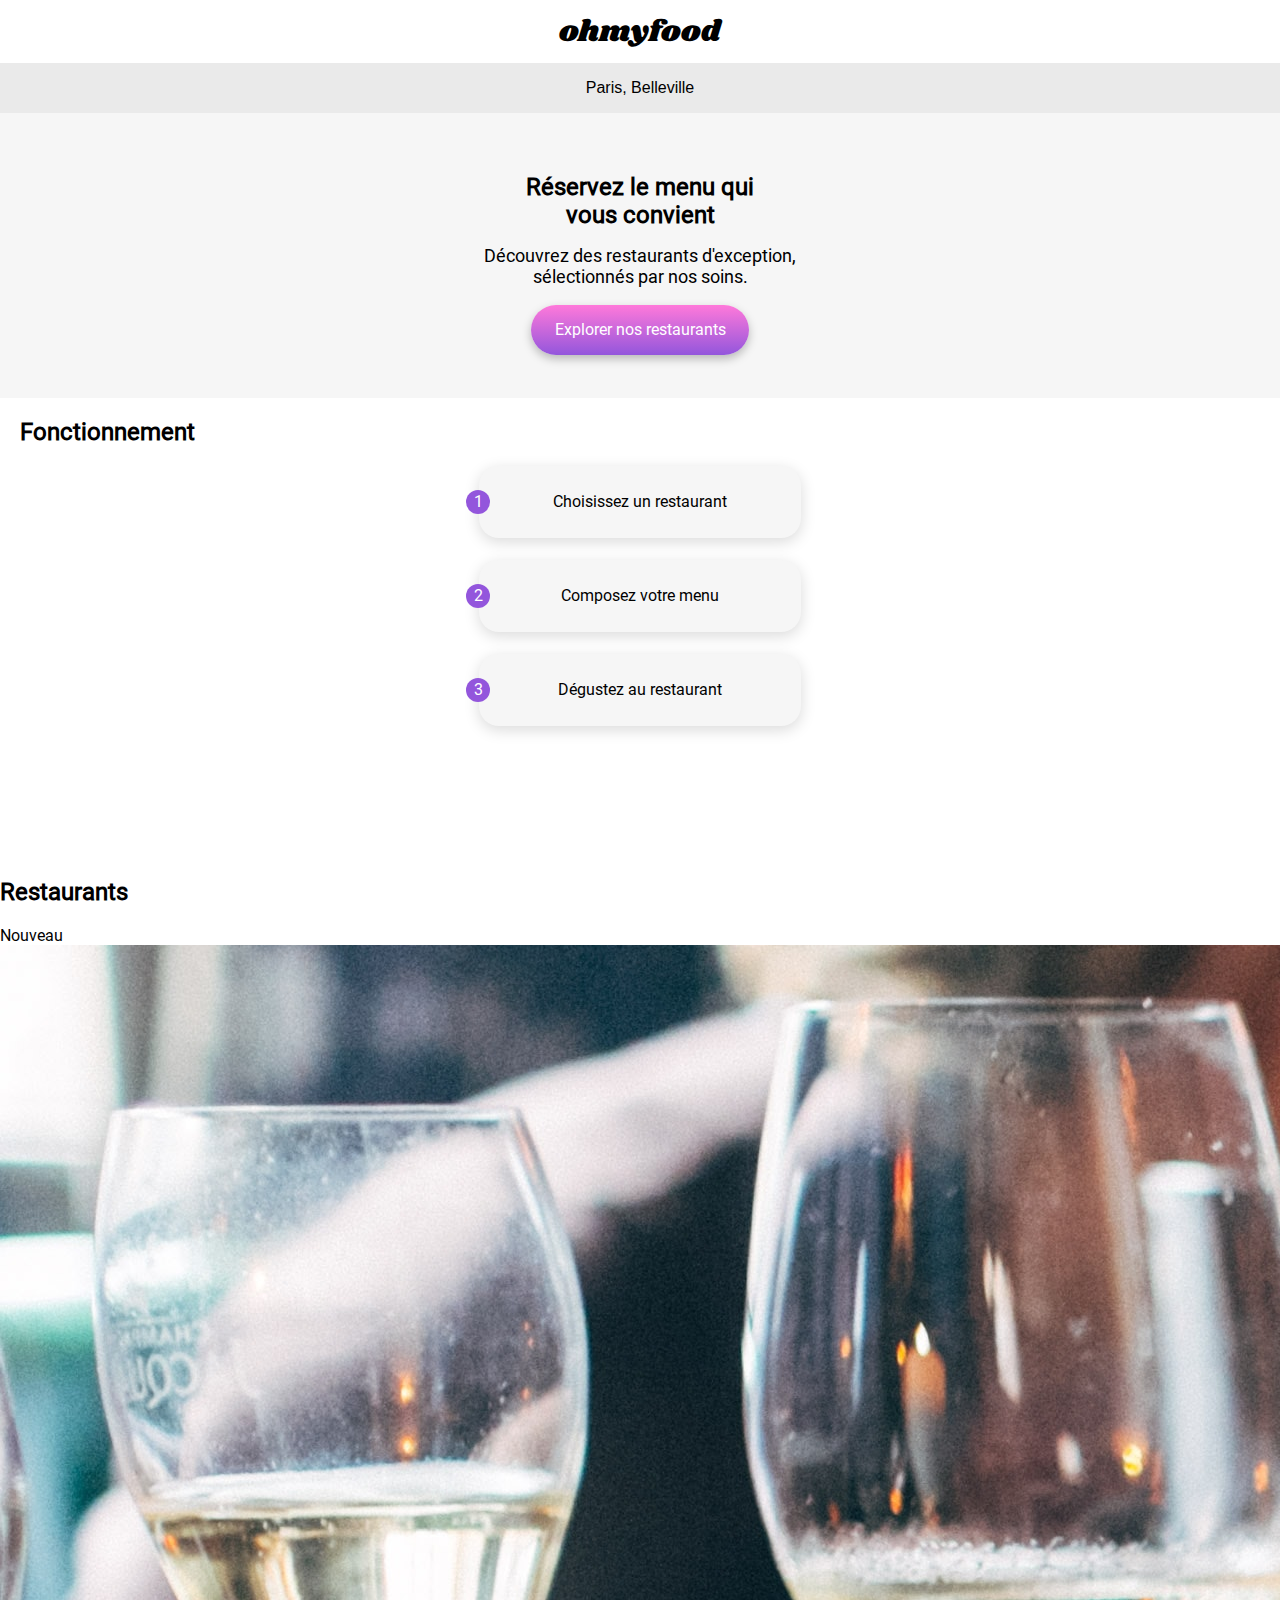
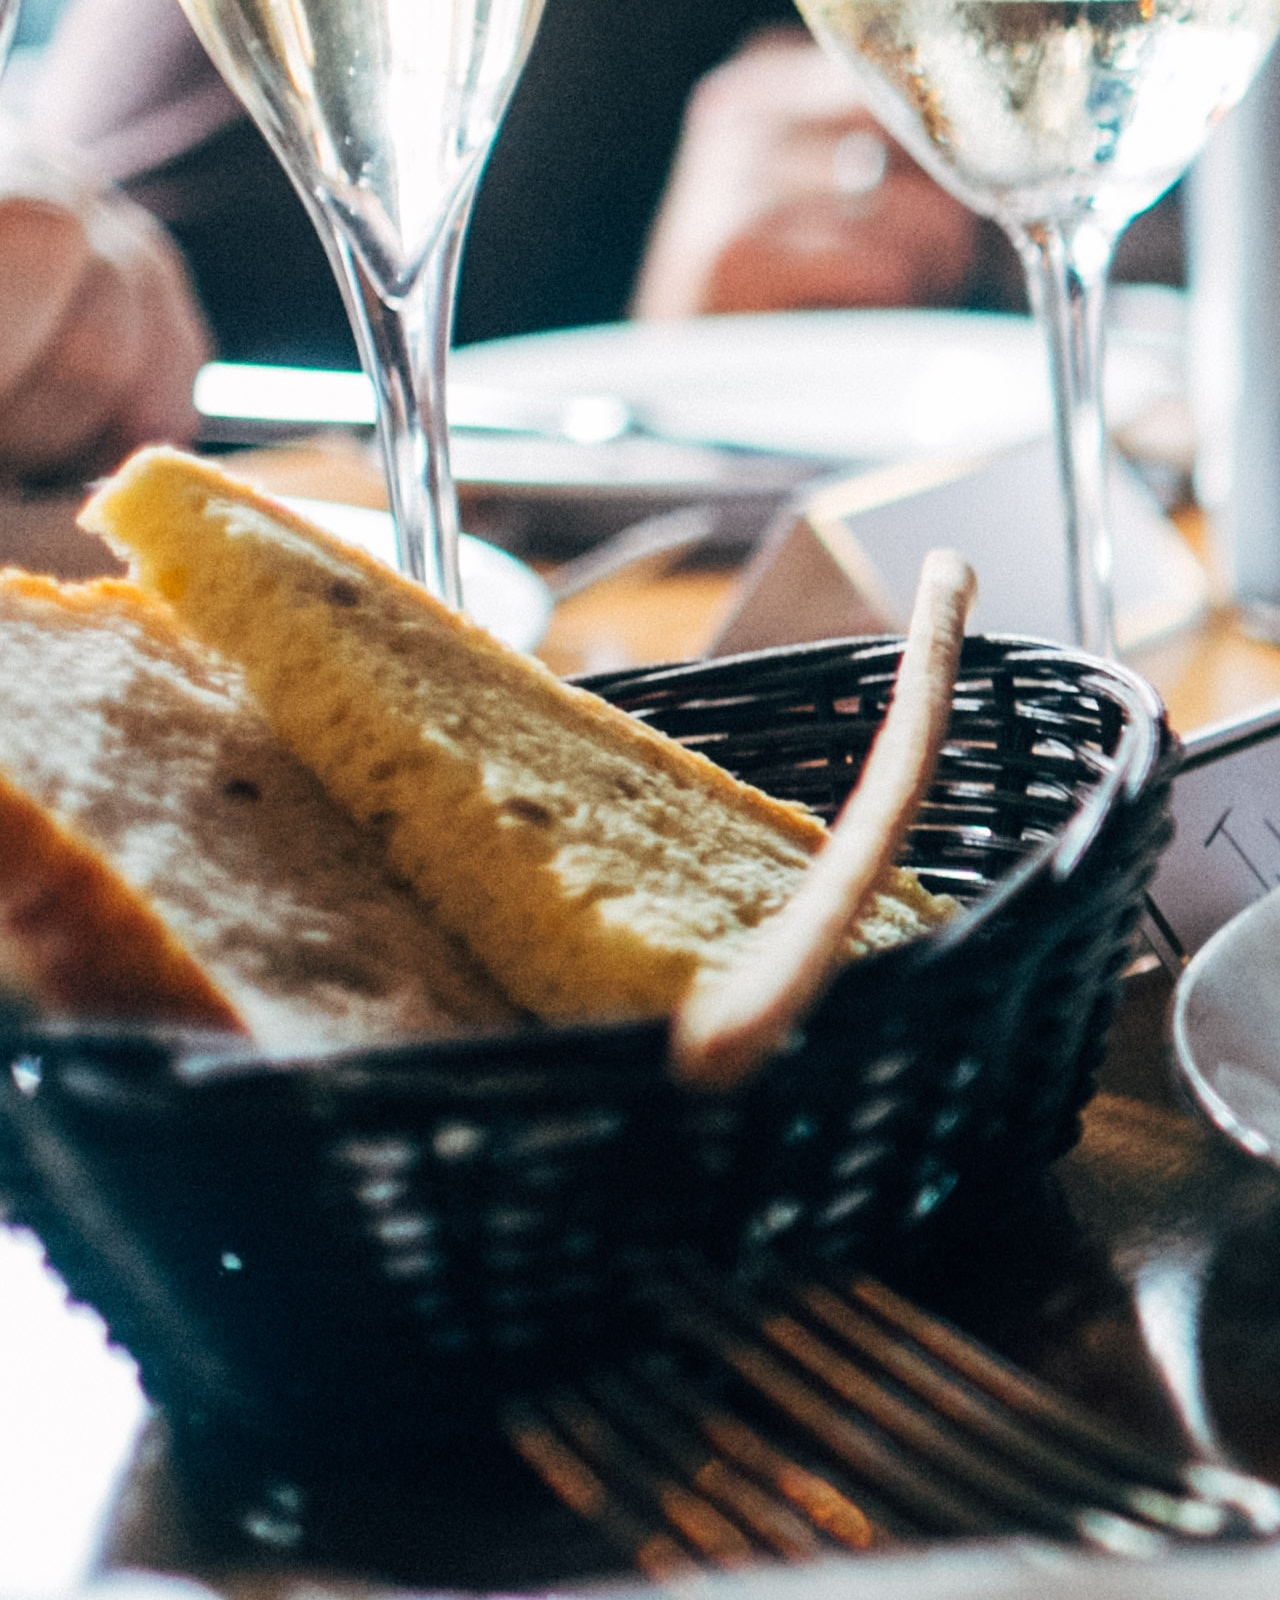
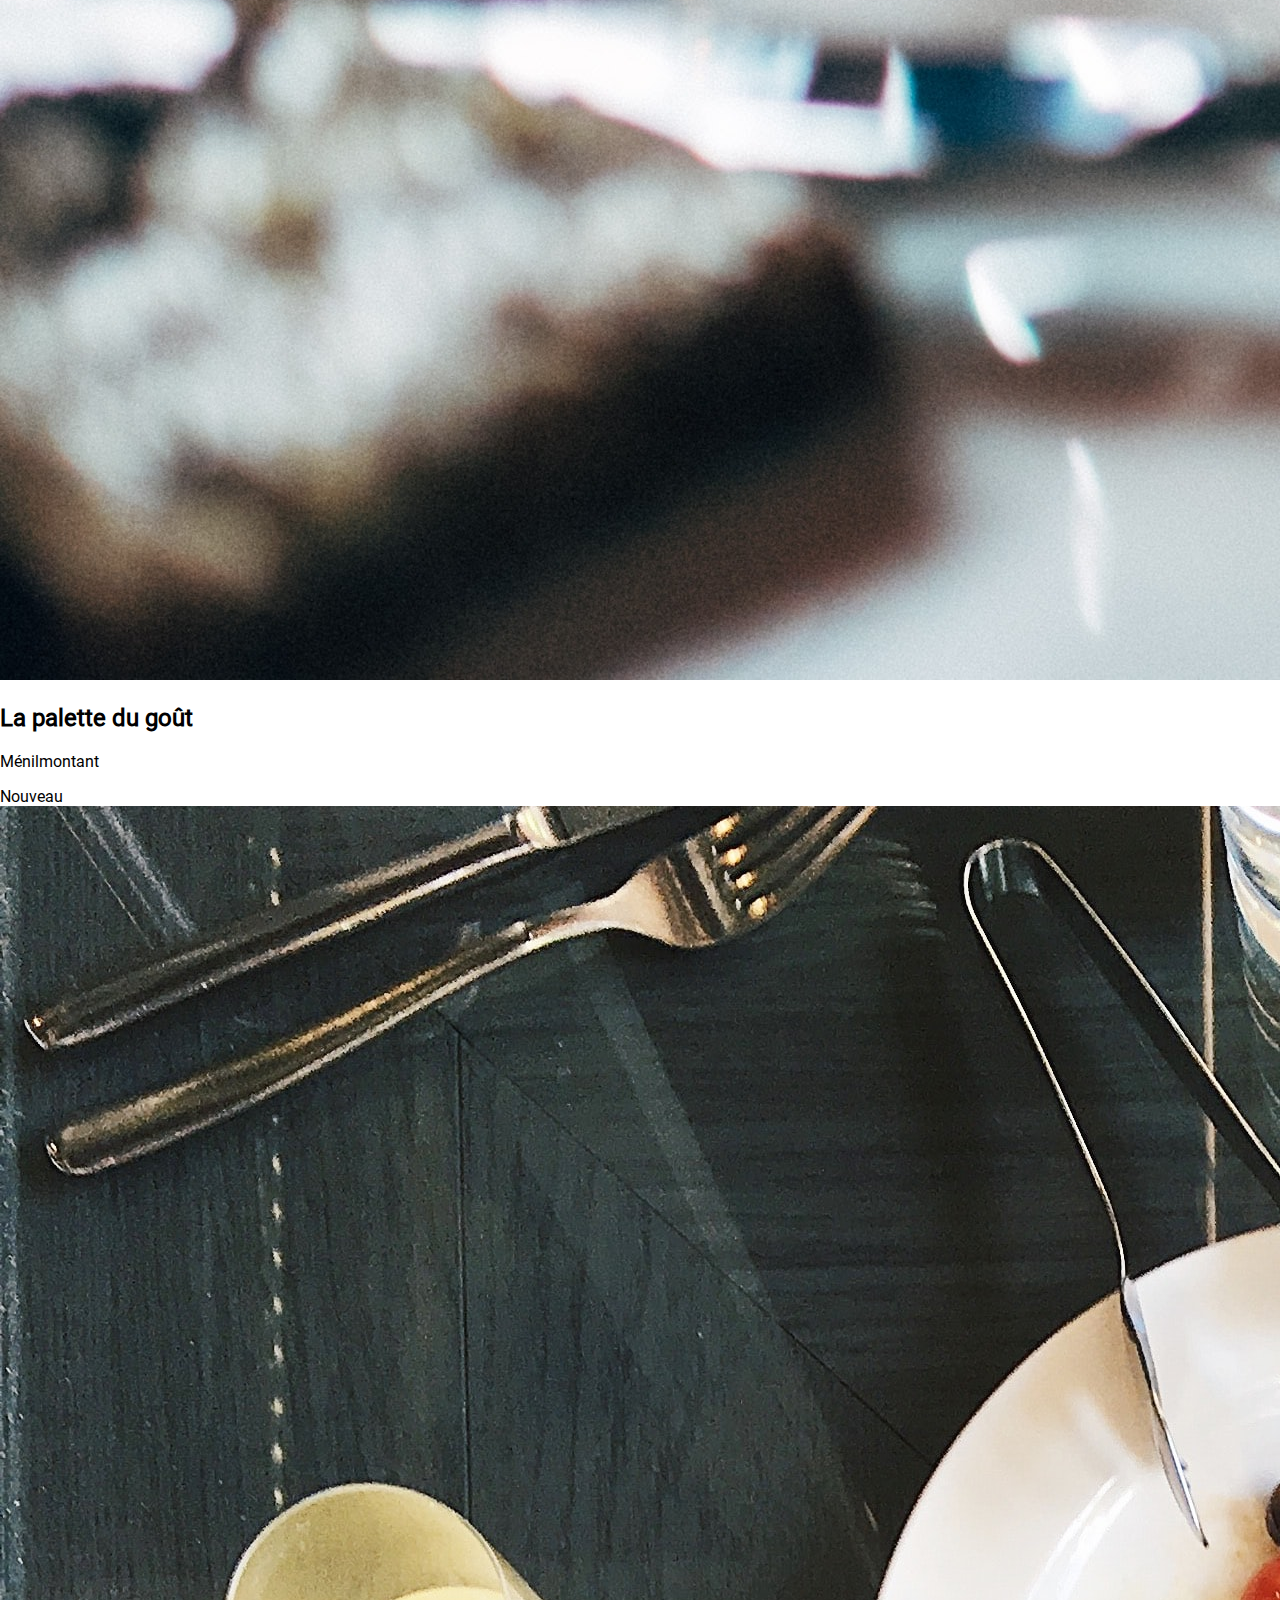
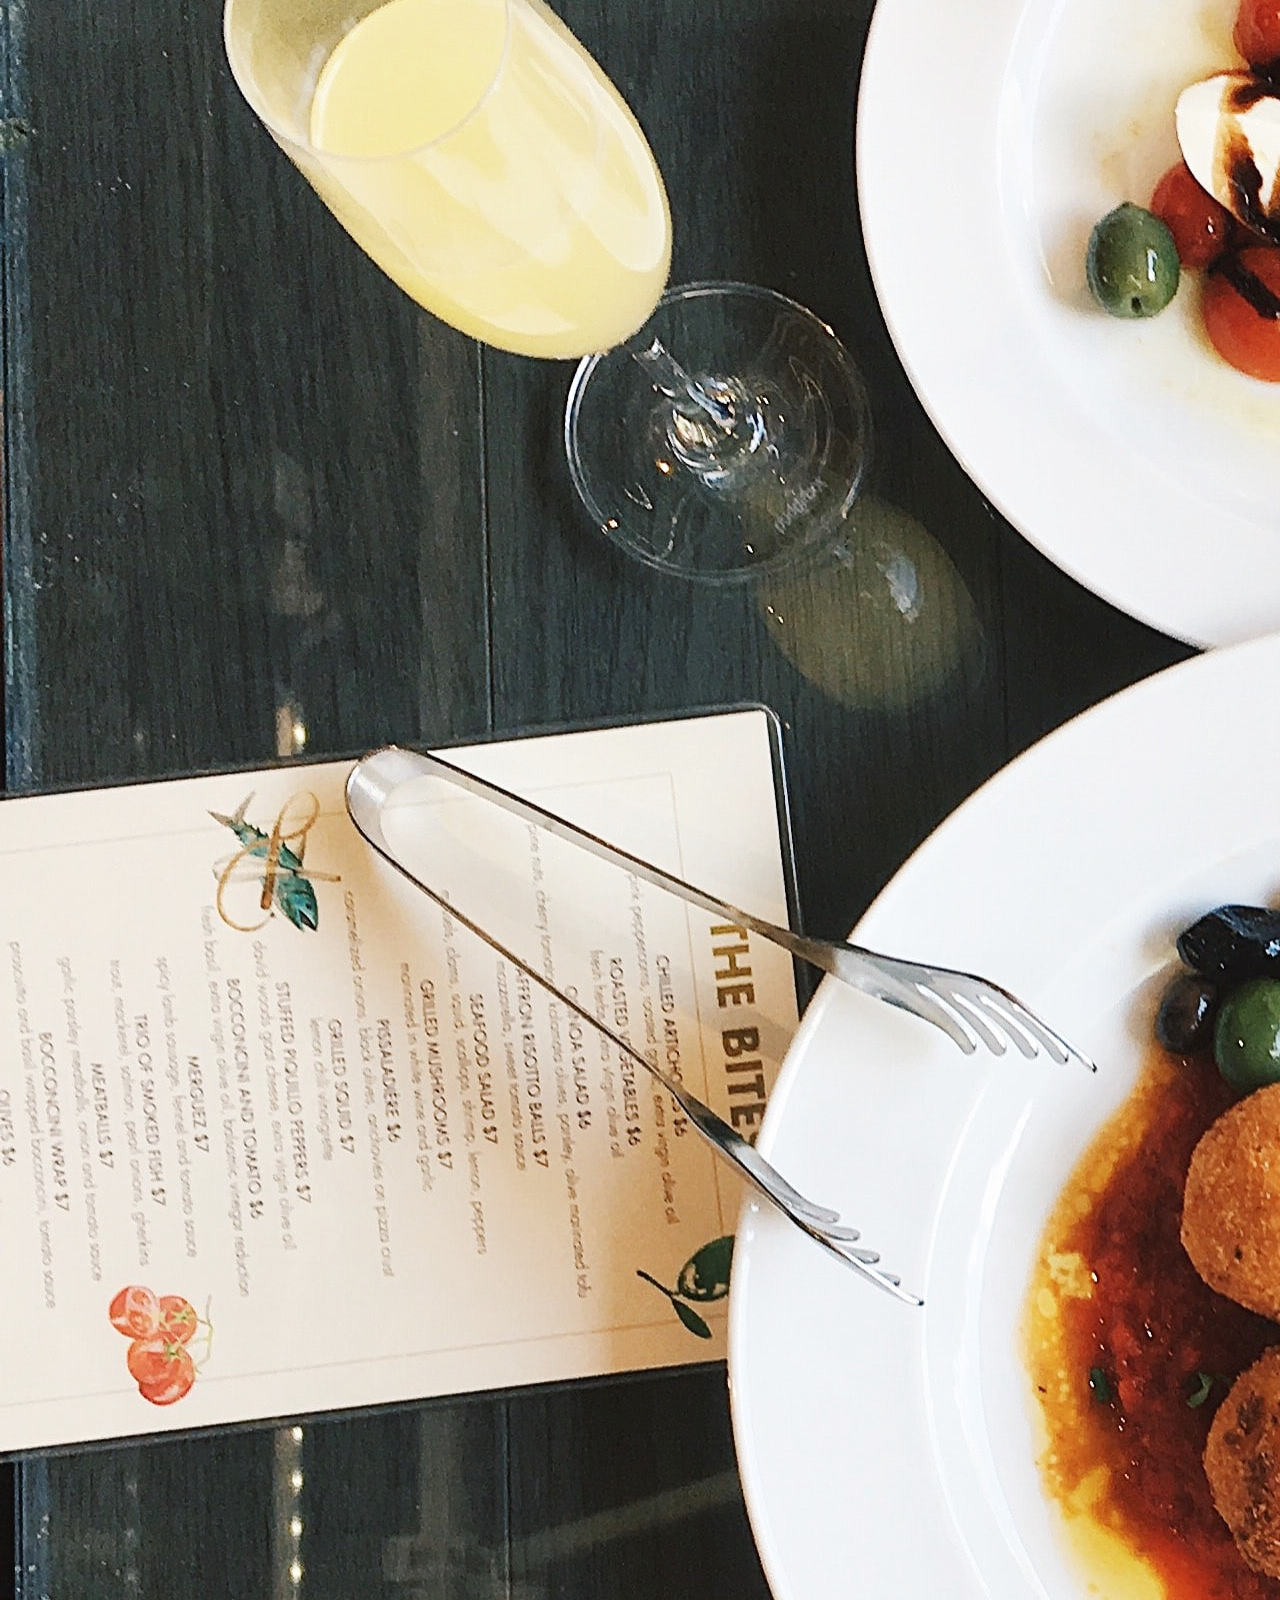
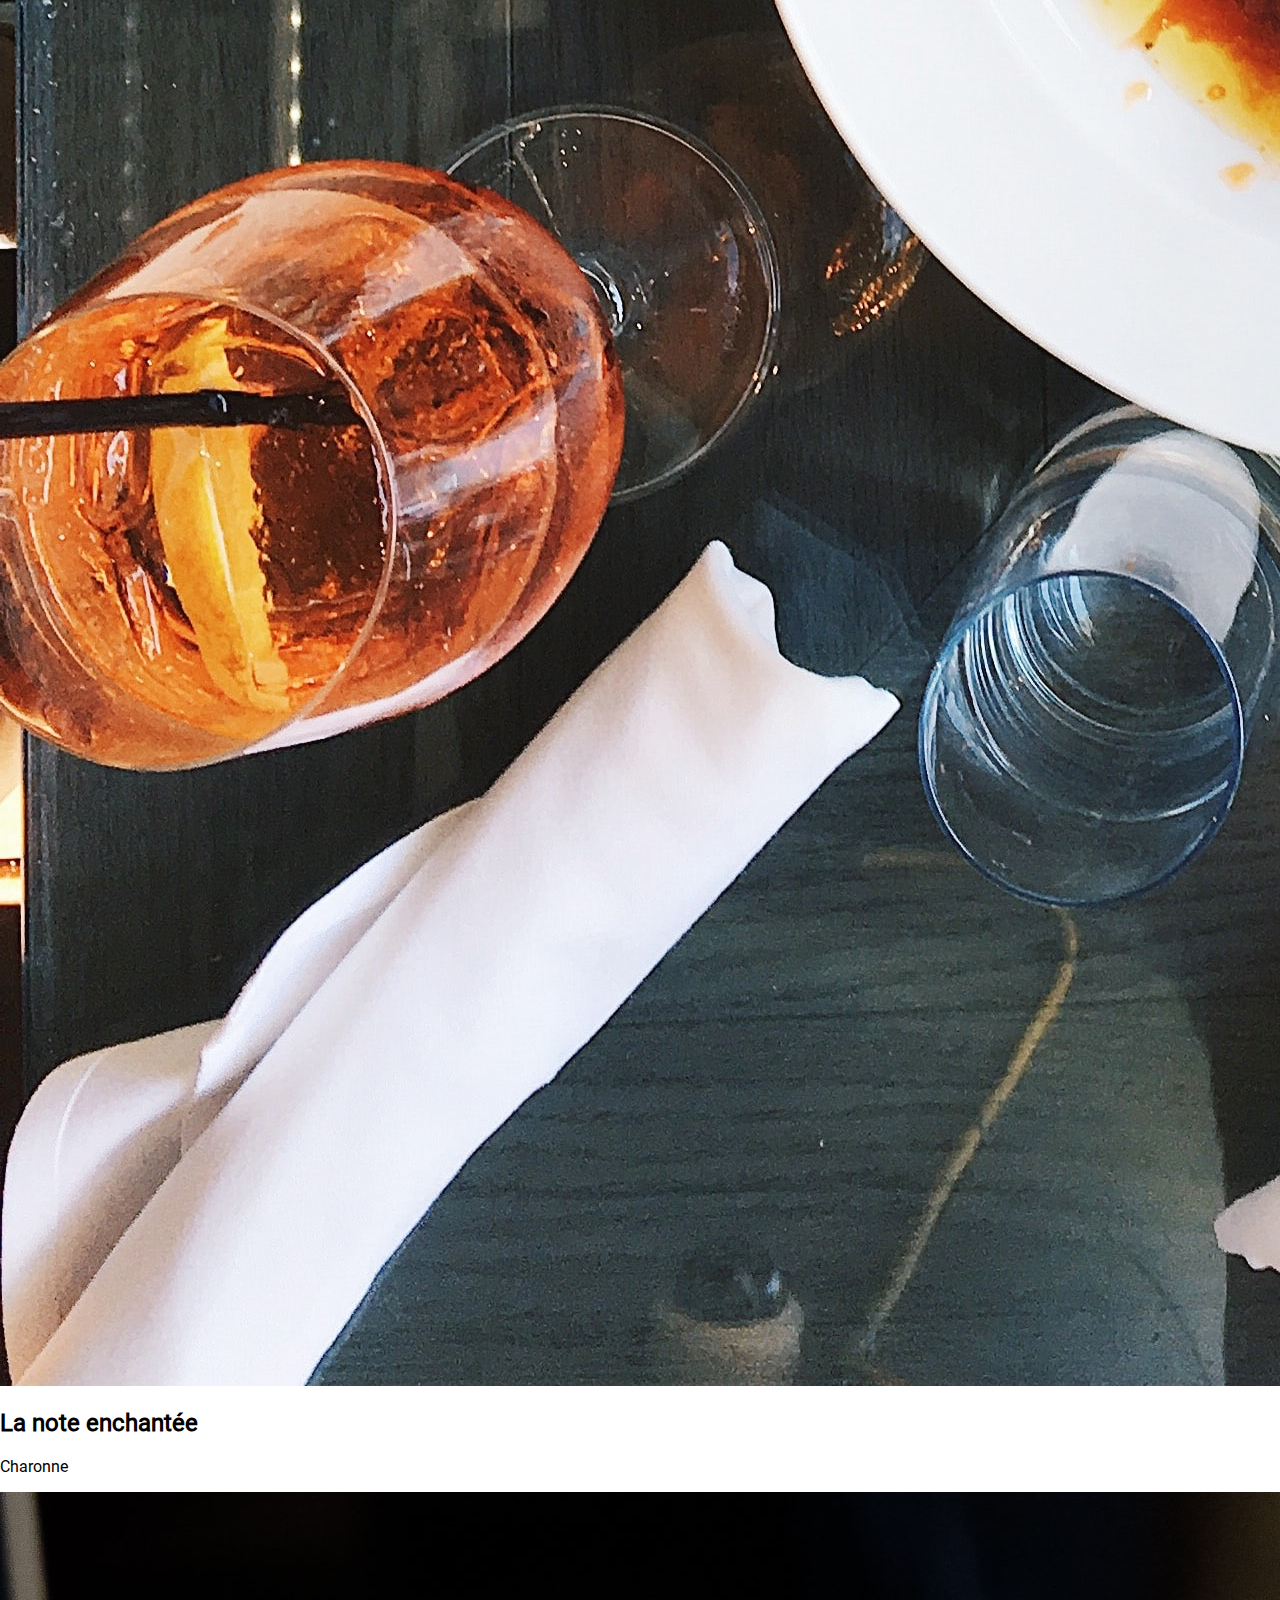
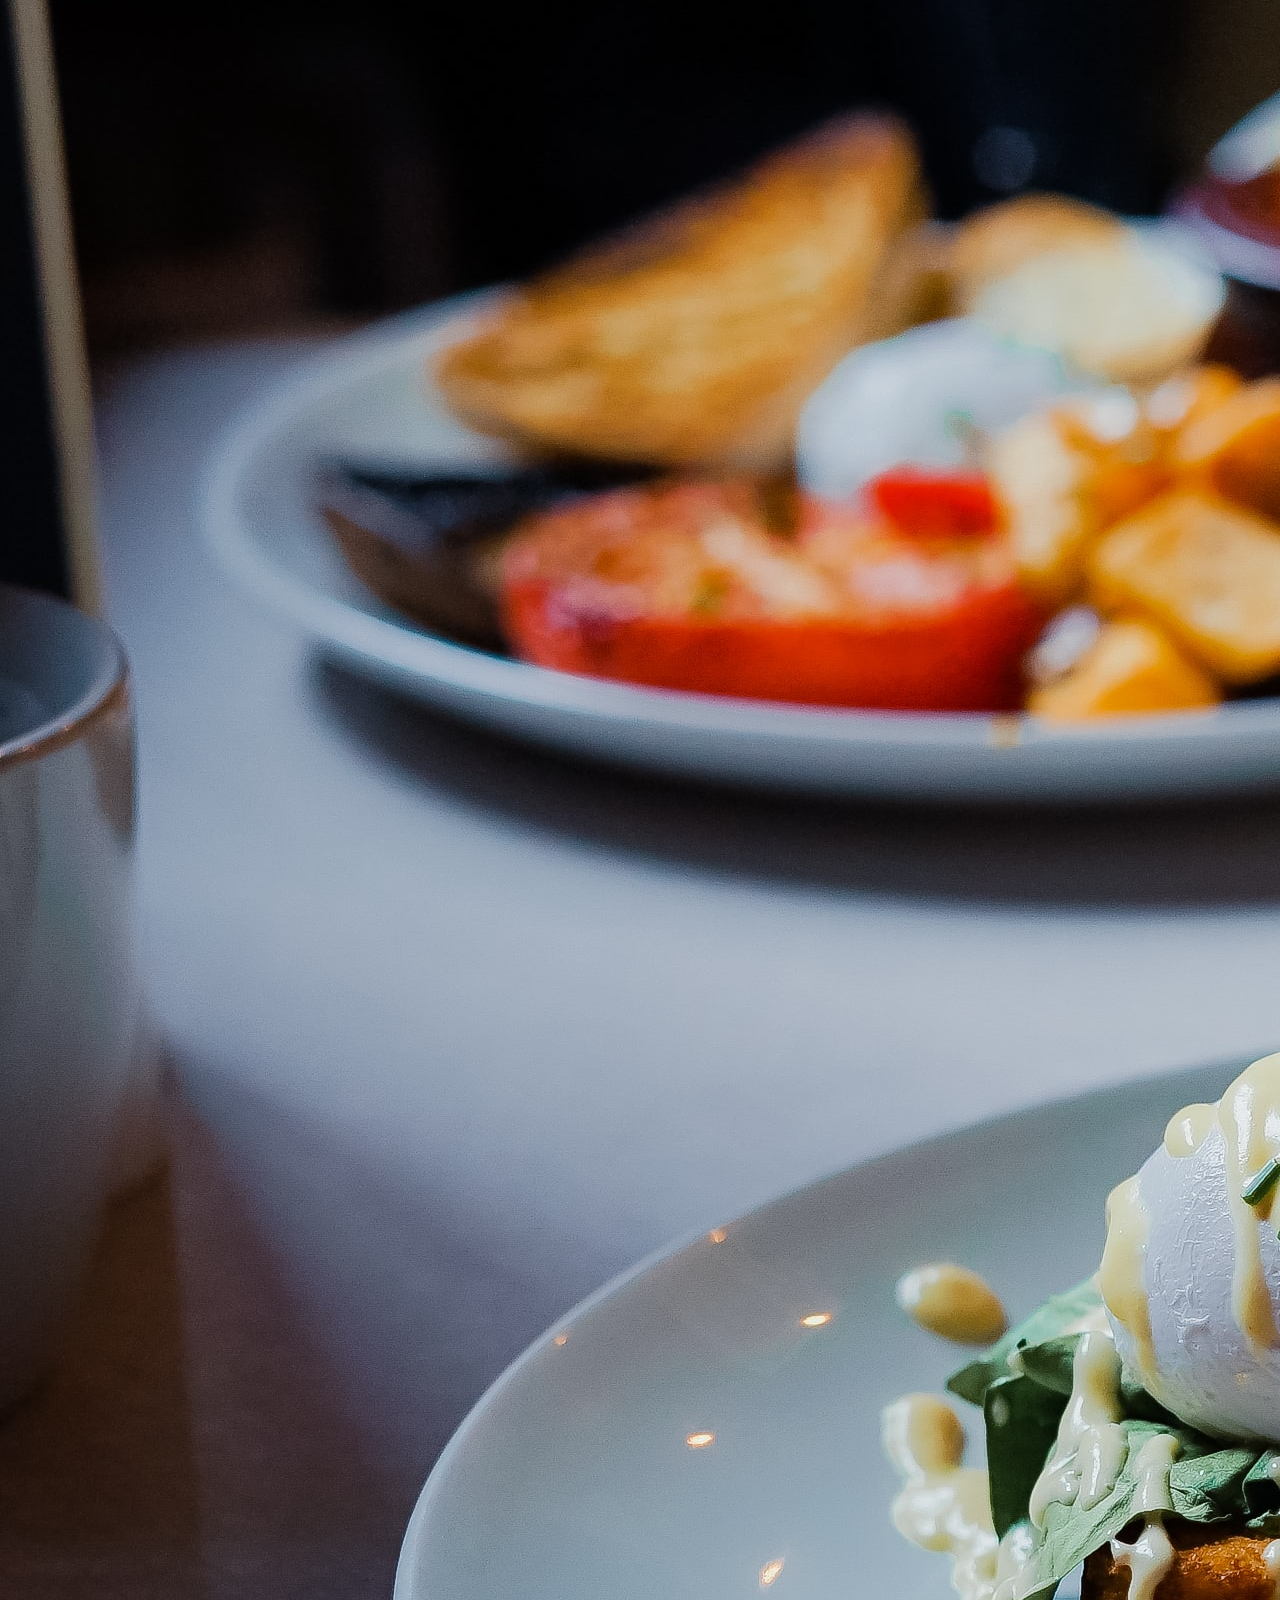
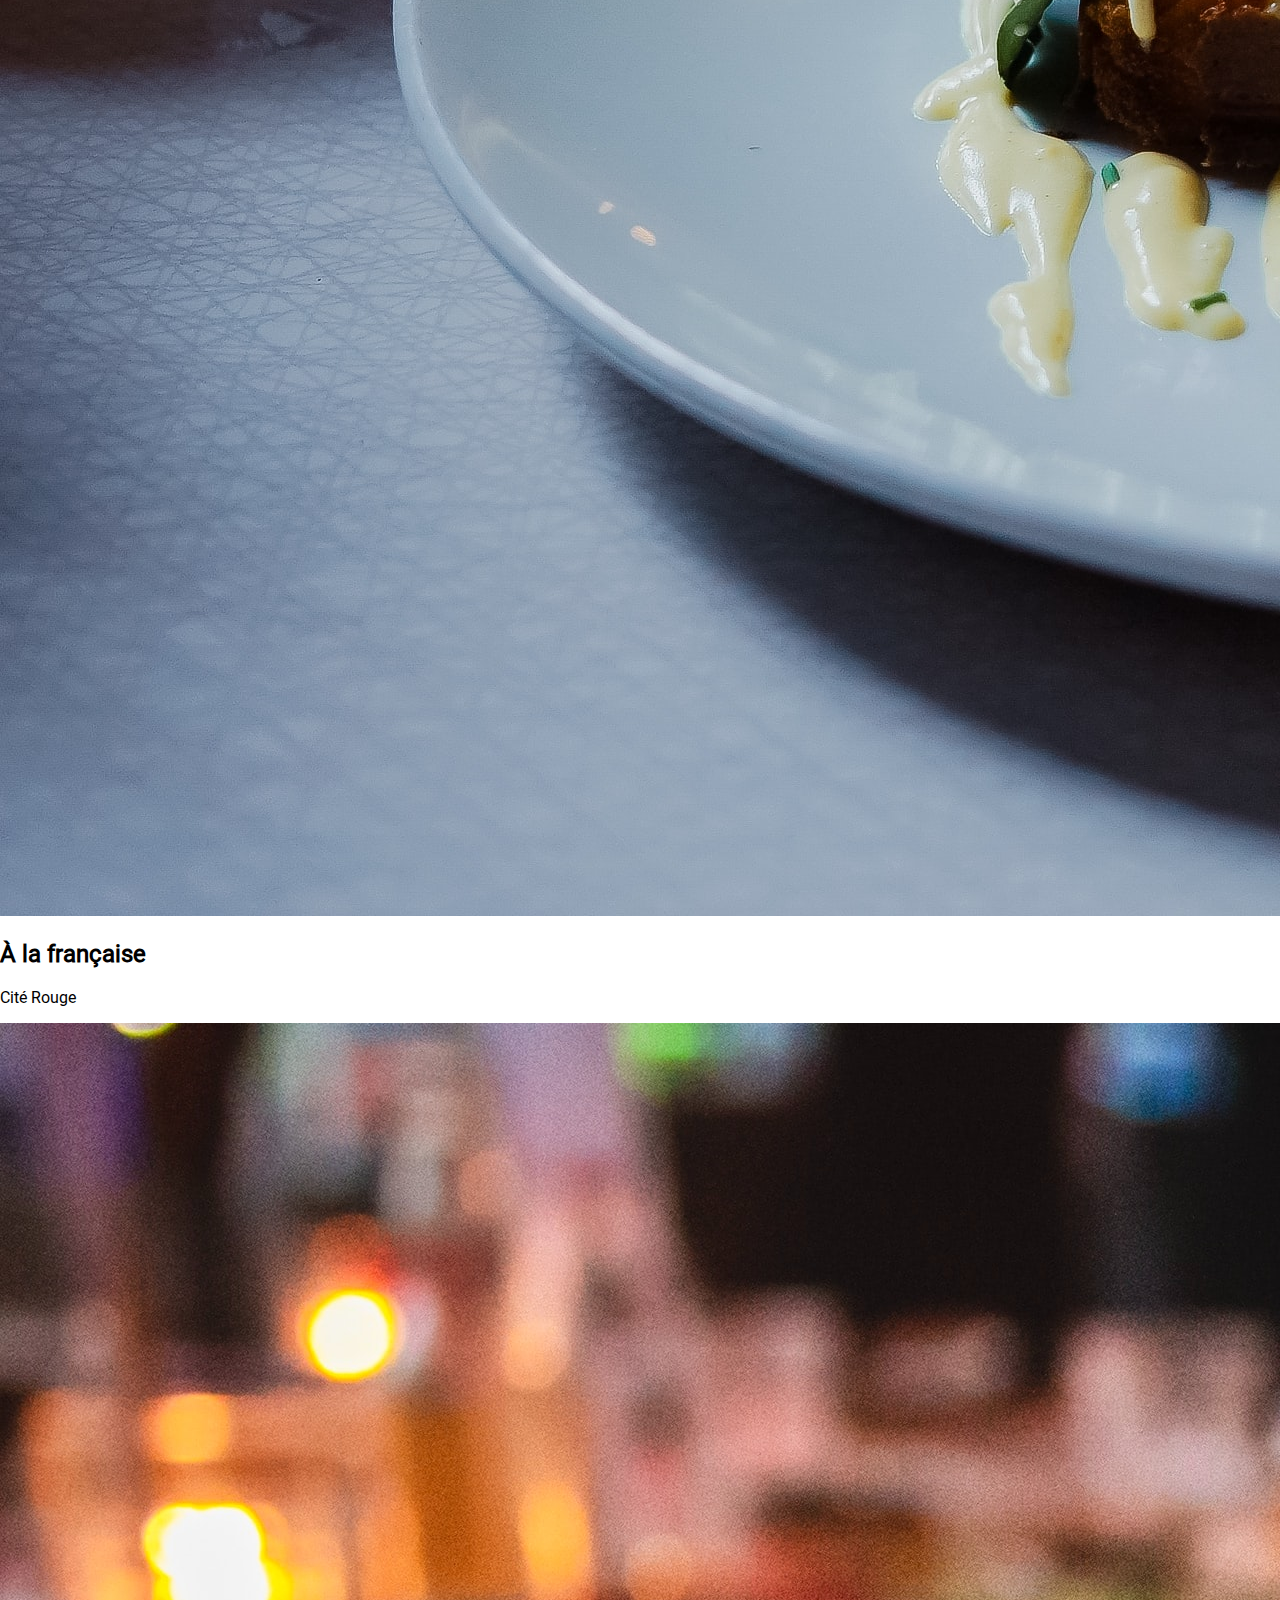
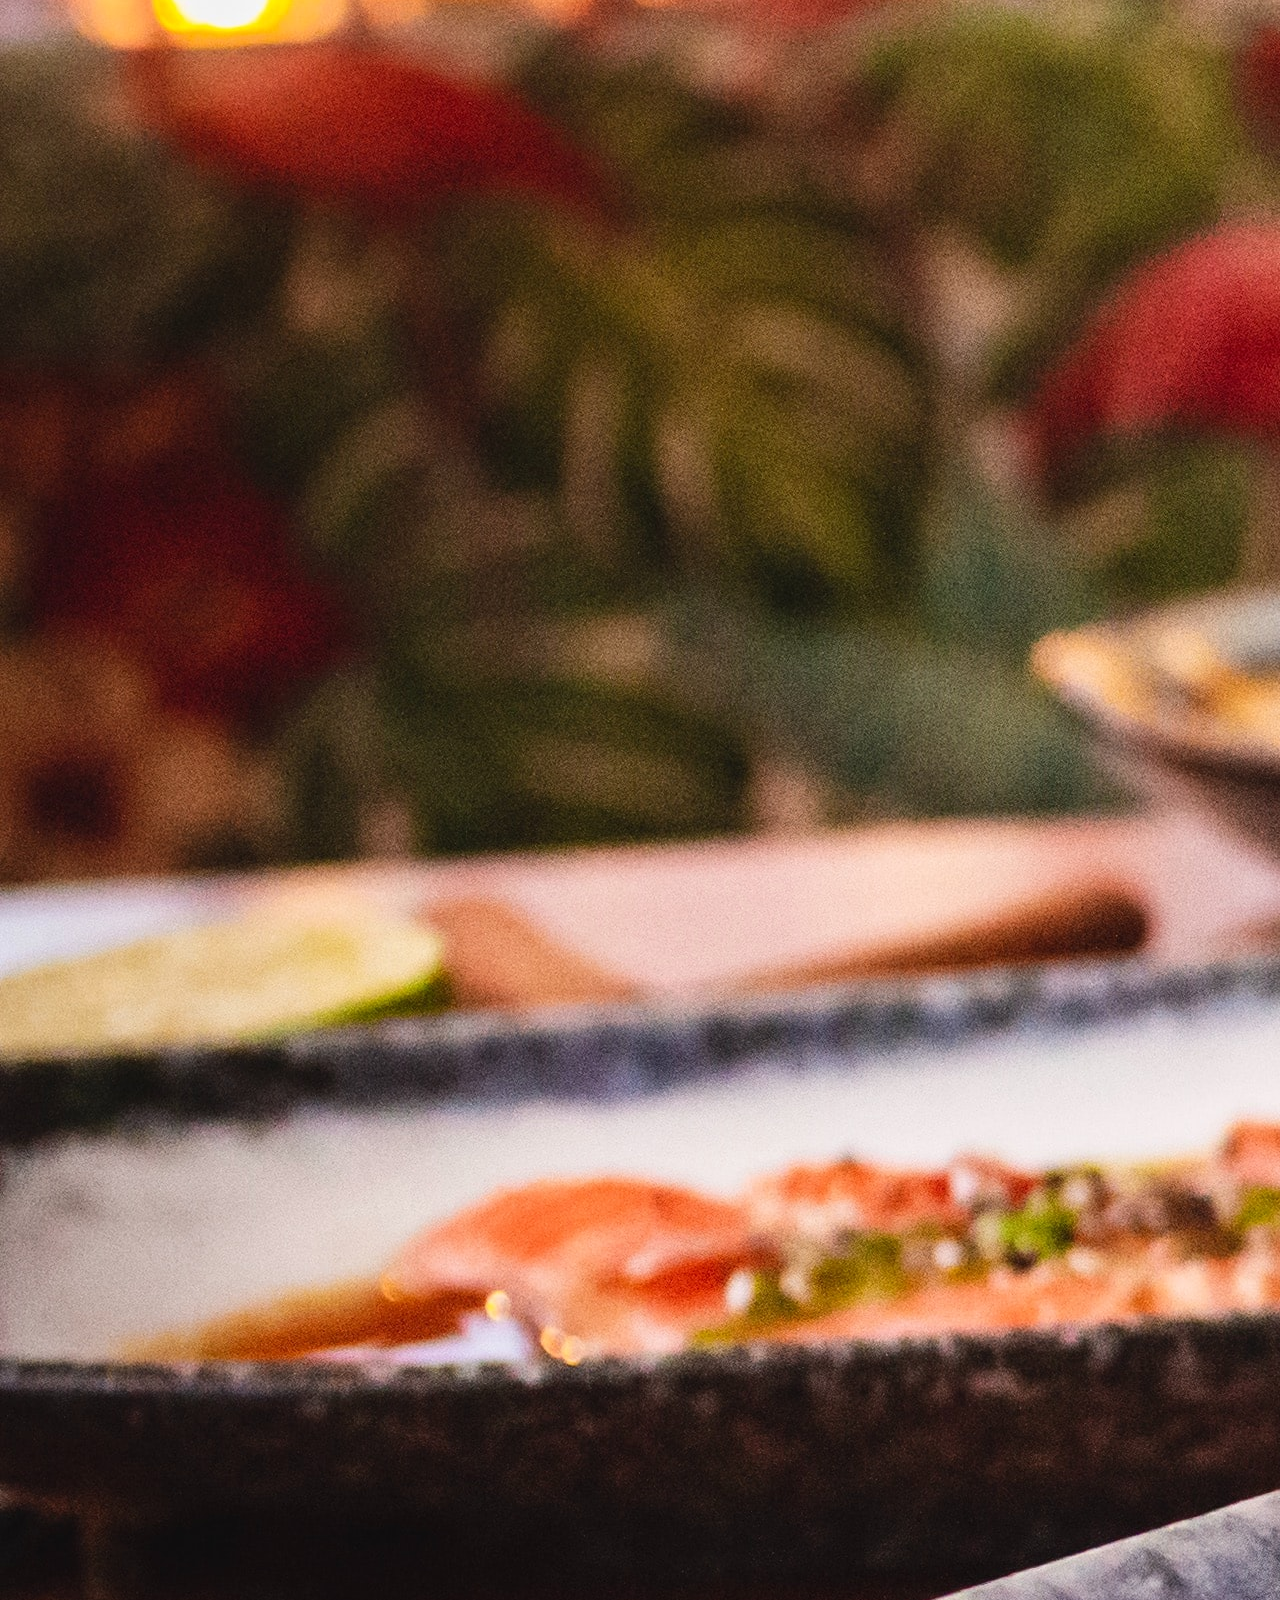
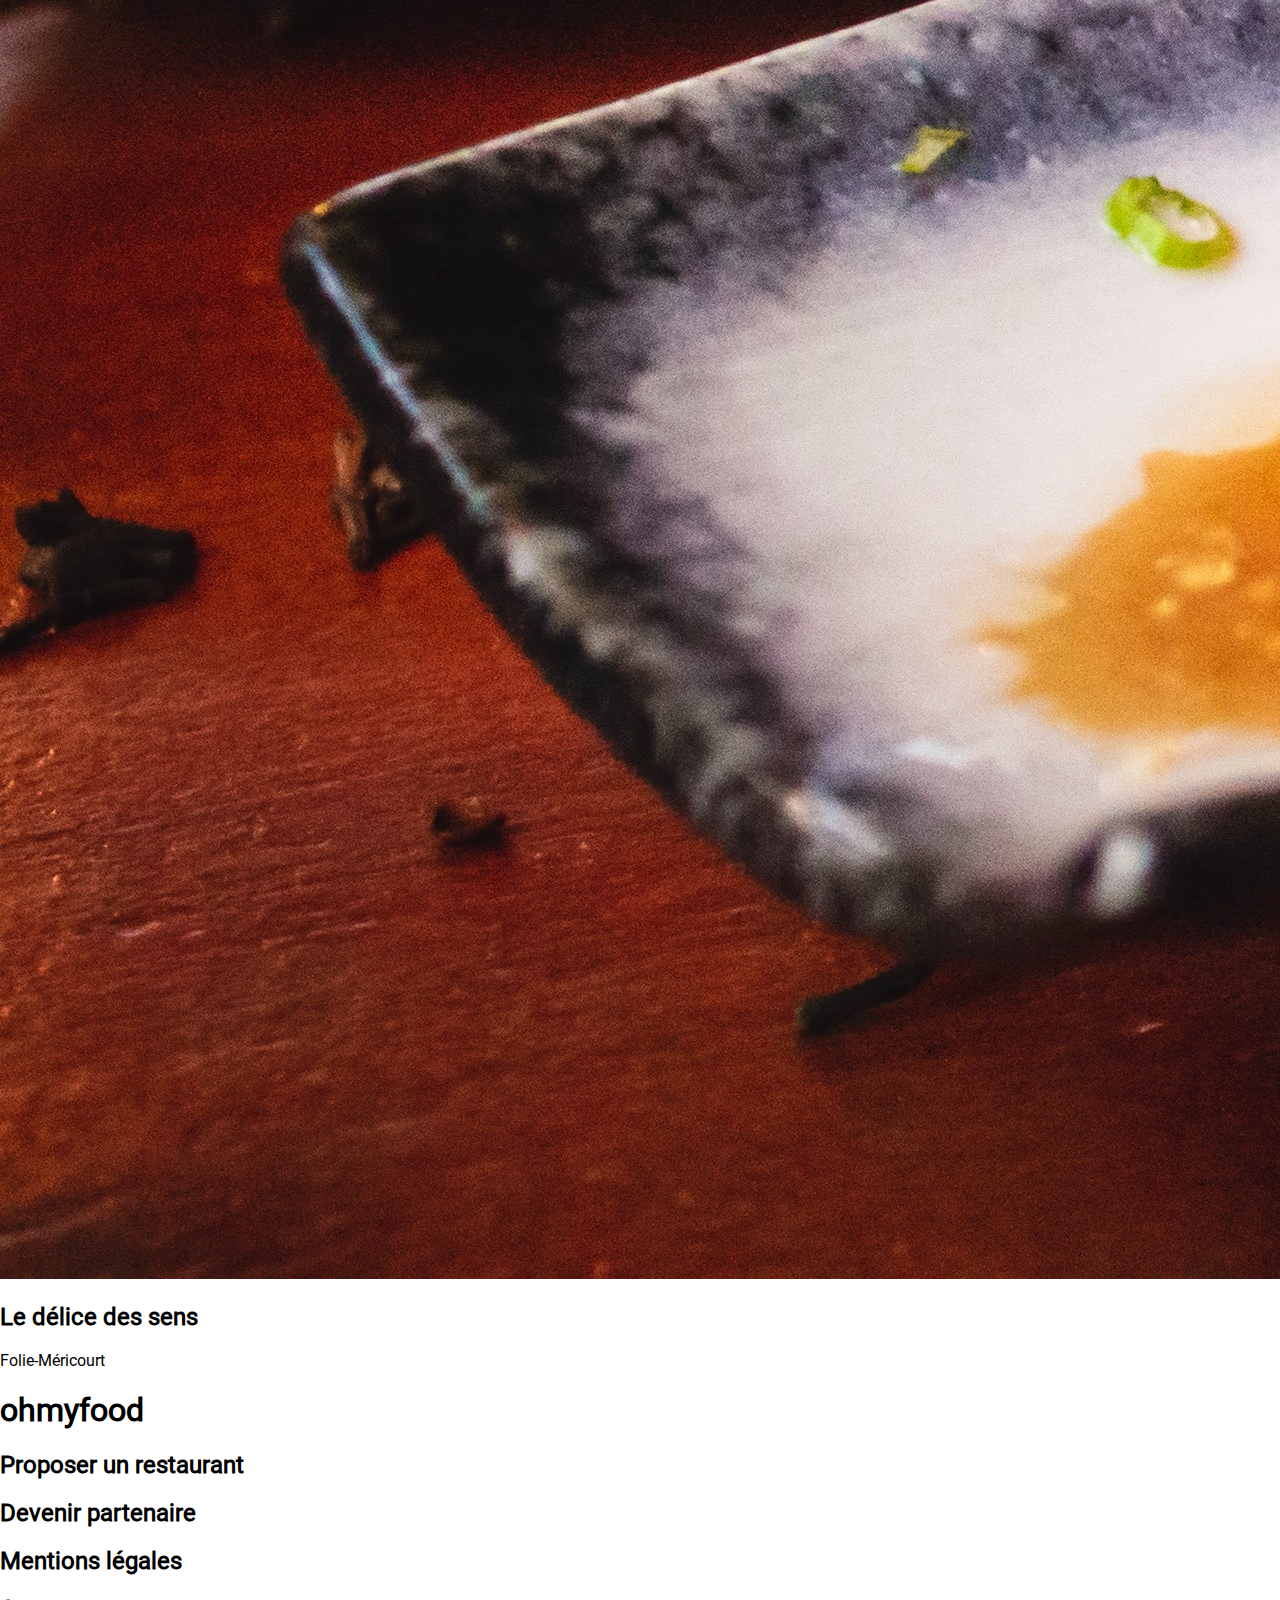
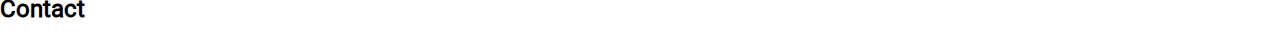
==== index.html @ 1a4e11b4 "Project Start" ====
<!DOCTYPE html>
<html lang="fr">
<head>
    <meta charset="UTF-8">
    <meta http-equiv="X-UA-Compatible" content="IE=edge">
    <meta name="viewport" content="width=device-width, initial-scale=1.0">
    <link rel="stylesheet" href="./public/css/style.css">
    <link rel="stylesheet" href="https://cdnjs.cloudflare.com/ajax/libs/font-awesome/6.2.1/css/all.min.css" integrity="sha512-MV7K8+y+gLIBoVD59lQIYicR65iaqukzvf/nwasF0nqhPay5w/9lJmVM2hMDcnK1OnMGCdVK+iQrJ7lzPJQd1w==" crossorigin="anonymous" referrerpolicy="no-referrer">
    <title>ohmyfood</title>
</head>
<body>
    <header>
        <h1>ohmyfood</h1>
    </header>
    <section class="hero">
        <form class="hero-loc">
            <i class="fa-solid fa-location-dot"></i><input type="text" value="Paris, Belleville">
        </form>
        <div class="hero-align">
            <h1 class="hero-title">
                Réservez le menu qui vous convient
            </h1>
            <p class="hero-subtitle">Découvrez des restaurants d'exception, sélectionnés par nos soins.</p>
            <a href="#restaurant">
                <div class="hero-btn">
                    Explorer nos restaurants
                </div>
            </a>
        </div>
    </section>
    <section class="tutorial">
        <h2 class="tutorial-title">
            Fonctionnement
        </h2>
        <div class="tutorial-align">
            <div class="tutorial-card">
                <div class="tutorial-card_num">
                    1
                </div>
                <i class="fa-solid fa-mobile-screen-button"></i>
                <h2 class="tutorial-card_title">Choisissez un restaurant</h2>
            </div>
            <div class="tutorial-card">
                <div class="tutorial-card_num">
                    2
                </div>
                <i class="fa-solid fa-list-ul"></i>
                <h2 class="tutorial-card_title">Composez votre menu</h2>
            </div>
            <div class="tutorial-card">
                <div class="tutorial-card_num">
                    3
                </div>
                <i class="fa-solid fa-store"></i>
                <h2 class="tutorial-card_title">Dégustez au restaurant</h2>
            </div>
        </div>
    </section>
    <section class="restaurant" id="restaurant">
        <h2 class="restaurant_title">Restaurants</h2>
        <article class="restaurant-card">
            <div class="restaurant-card_new">
                Nouveau
            </div>
            <img class="restaurant-card_img" src="./public/img/restaurants/jay-wennington-N_Y88TWmGwA-unsplash.jpg" alt="Photo du restaurant La palette du goût">
            <div class="restaurant-card_desc">
                <h2>La palette du goût</h2>
                <p>Ménilmontant</p>
                <div class="restaurant-card_desc_heart"></div>
            </div>
        </article>
        <article class="restaurant-card">
            <div class="restaurant-card_new">
                Nouveau
            </div>
            <img class="restaurant-card_img" src="./public/img/restaurants/stil-u2Lp8tXIcjw-unsplash.jpg" alt="Photo du restaurant La note enchantée">
            <div class="restaurant-card_desc">
                <h2>La note enchantée</h2>
                <p>Charonne</p>
                <div class="restaurant-card_desc_heart"></div>
            </div>
        </article>
        <article class="restaurant-card">
            <img class="restaurant-card_img" src="./public/img/restaurants/toa-heftiba-DQKerTsQwi0-unsplash.jpg" alt="Photo du restaurant À la française">
            <div class="restaurant-card_desc">
                <h2>À la française</h2>
                <p>Cité Rouge</p>
                <div class="restaurant-card_desc_heart"></div>
            </div>
        </article>
        <article class="restaurant-card">
            <img class="restaurant-card_img" src="./public/img/restaurants/louis-hansel-shotsoflouis-qNBGVyOCY8Q-unsplash.jpg" alt="Photo du restaurant Le délice des sens">
            <div class="restaurant-card_desc">
                <h2>Le délice des sens</h2>
                <p>Folie-Méricourt</p>
                <div class="restaurant-card_desc_heart"></div>
            </div>
        </article>
    </section>
    <footer>
        <h1>ohmyfood</h1>
        <h2>Proposer un restaurant</h2>
        <h2>Devenir partenaire</h2>
        <h2>Mentions légales</h2>
        <h2>Contact</h2>
    </footer>
</body>
</html>
---- public/css/style.css ----
/* Base */
html {
  scroll-behavior: smooth;
}

body {
  margin: 0;
  padding: 0;
  font-family: Roboto;
}

@font-face {
  font-family: Roboto;
  src: url(/public/fonts/Roboto-Regular.ttf);
}
@font-face {
  font-family: Roboto-bold;
  src: url(/public/fonts/Roboto-Bold.ttf);
}
@font-face {
  font-family: Shrikhand;
  src: url(/public/fonts/Shrikhand-Regular.ttf);
}
a {
  text-decoration: none;
}

.fa-store {
  color: #9356DC;
}

.fa-list-ul, .fa-mobile-screen-button {
  color: #7E7E7E;
}

/* Components */
.tutorial-card {
  background: #F6F6F6;
  box-shadow: 0px 4px 15px 0px rgba(0, 0, 0, 0.1490196078);
  border-radius: 20px;
  width: 322px;
  height: 72px;
  display: flex;
  justify-content: center;
  align-items: center;
  flex-direction: row;
}
.tutorial-card_num {
  position: absolute;
  margin-left: -324px;
  display: flex;
  justify-content: center;
  align-items: center;
  background: #9356DC;
  color: white;
  height: 24px;
  width: 24px;
  border-radius: 24px;
}
.tutorial-card_title {
  font-size: 16px;
  font-weight: 500;
  text-align: left;
}
.tutorial-card i {
  position: absolute;
  font-size: 18px;
  margin-left: -250px;
}

.hero-btn {
  display: flex;
  justify-content: center;
  align-items: center;
  border-radius: 50px;
  width: 218px;
  height: 50px;
  color: white;
  font-size: 16px;
  font-weight: 500;
  background: linear-gradient(0deg, rgb(147, 86, 220) 0%, rgb(255, 121, 218) 100%);
  box-shadow: 0px 4px 10px 0px rgba(0, 0, 0, 0.2509803922);
  transition: all 0.5s ease;
}
.hero-btn:hover {
  filter: opacity(0.8);
}

/* Layout */
header {
  display: flex;
  justify-content: center;
  align-items: center;
  height: 63px;
  width: 100vw;
  box-shadow: 0px 2px 4px 0px rgba(0, 0, 0, 0.1490196078);
}
header h1 {
  font-family: Shrikhand;
  font-weight: 400;
  font-size: 30px;
}

/* Pages */
.hero {
  display: flex;
  align-items: center;
  justify-content: flex-start;
  flex-direction: column;
  height: 335px;
}
.hero-loc {
  display: flex;
  justify-content: center;
  align-items: center;
  height: 50px;
  width: 100%;
  background-color: #EAEAEA;
}
.hero-loc i {
  height: 16px;
}
.hero-loc input {
  width: 120px;
  text-align: center;
  border: none;
  background: none;
  font-size: 16px;
  font-weight: 500;
}
.hero-loc input:focus {
  border: none;
}
.hero-align {
  height: 285px;
  width: 100%;
  background-color: #F6F6F6;
  display: flex;
  justify-content: center;
  align-items: center;
  flex-direction: column;
}
.hero-title {
  text-align: center;
  font-size: 24px;
  font-weight: 700;
  width: 275px;
}
.hero-subtitle {
  margin-top: 0px;
  text-align: center;
  font-size: 18px;
  font-weight: 300;
  width: 315px;
}

.tutorial {
  height: 440px;
  width: 100%;
}
.tutorial-title {
  margin-left: 20px;
  font-size: 24px;
  font-weight: 700;
  text-align: left;
}
.tutorial-align {
  display: flex;
  justify-content: space-between;
  align-items: center;
  flex-direction: column;
  height: 260px;
}

/*# sourceMappingURL=style.css.map */
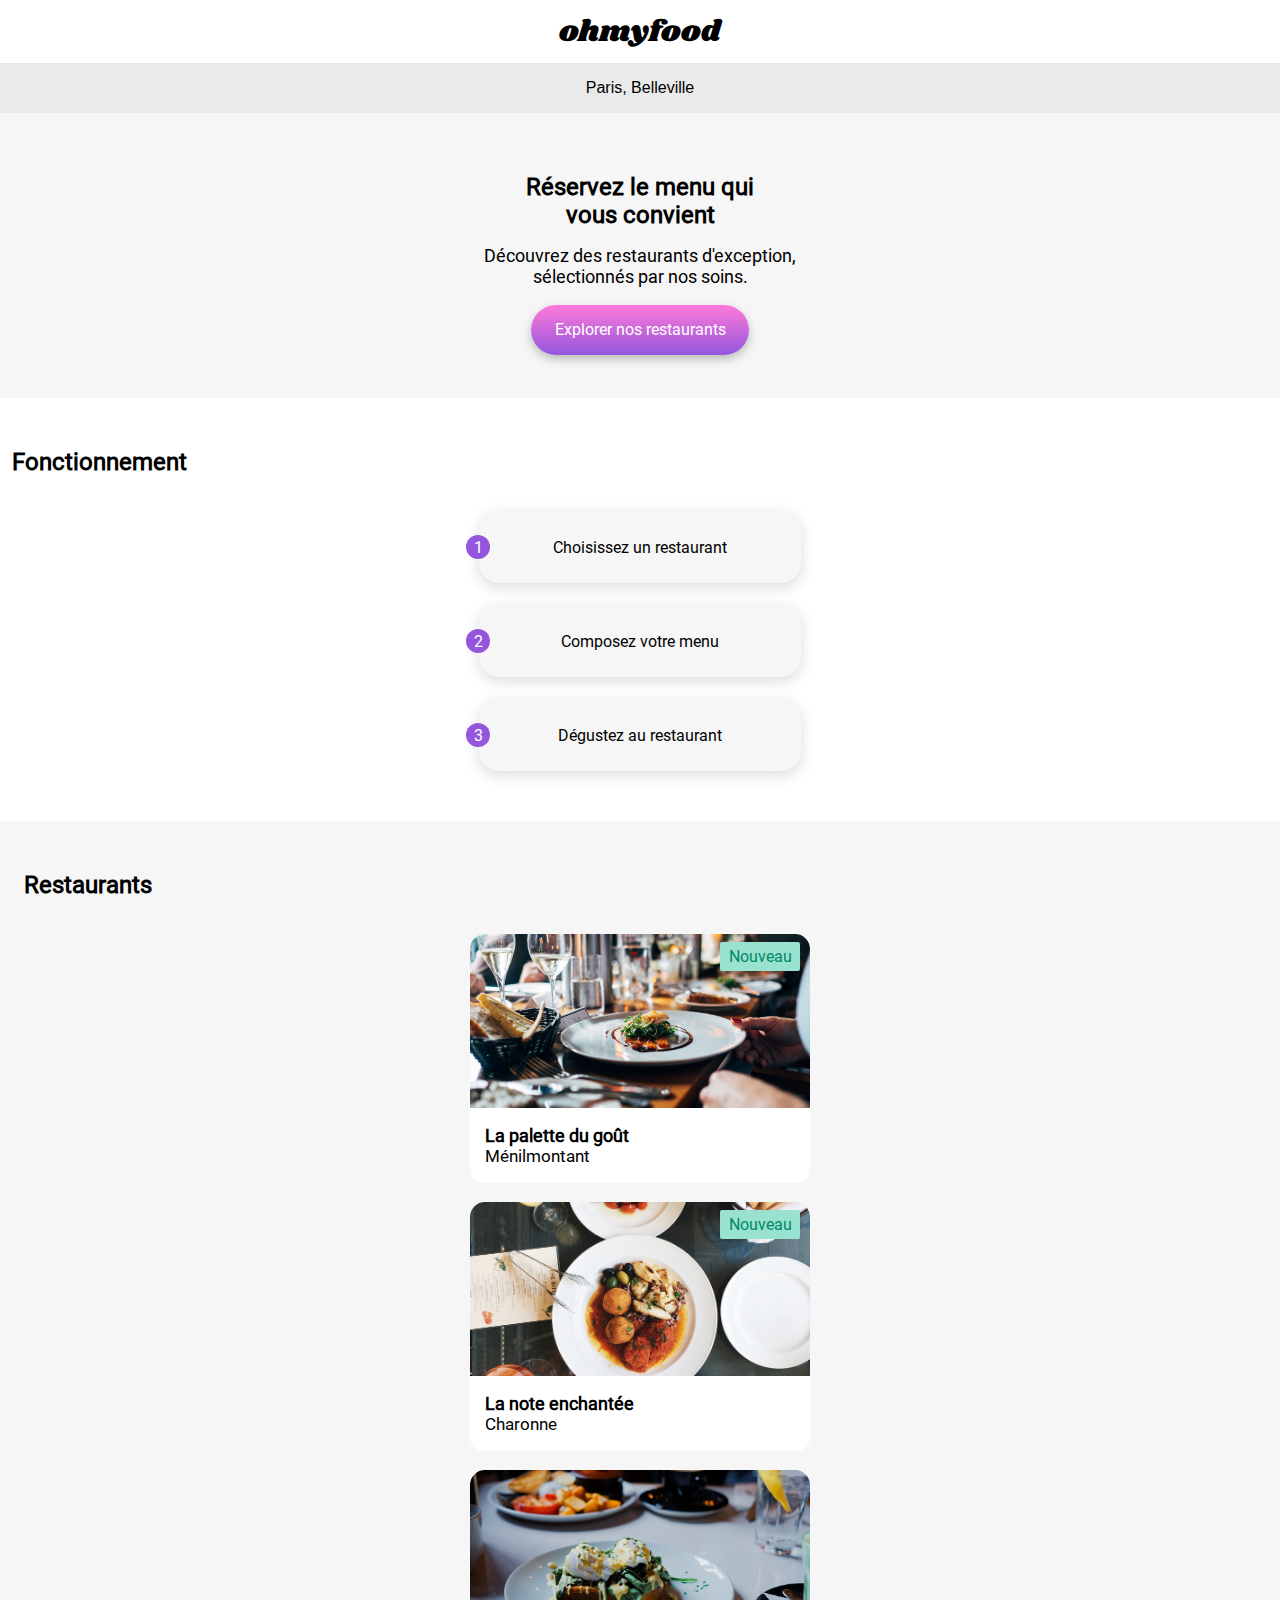
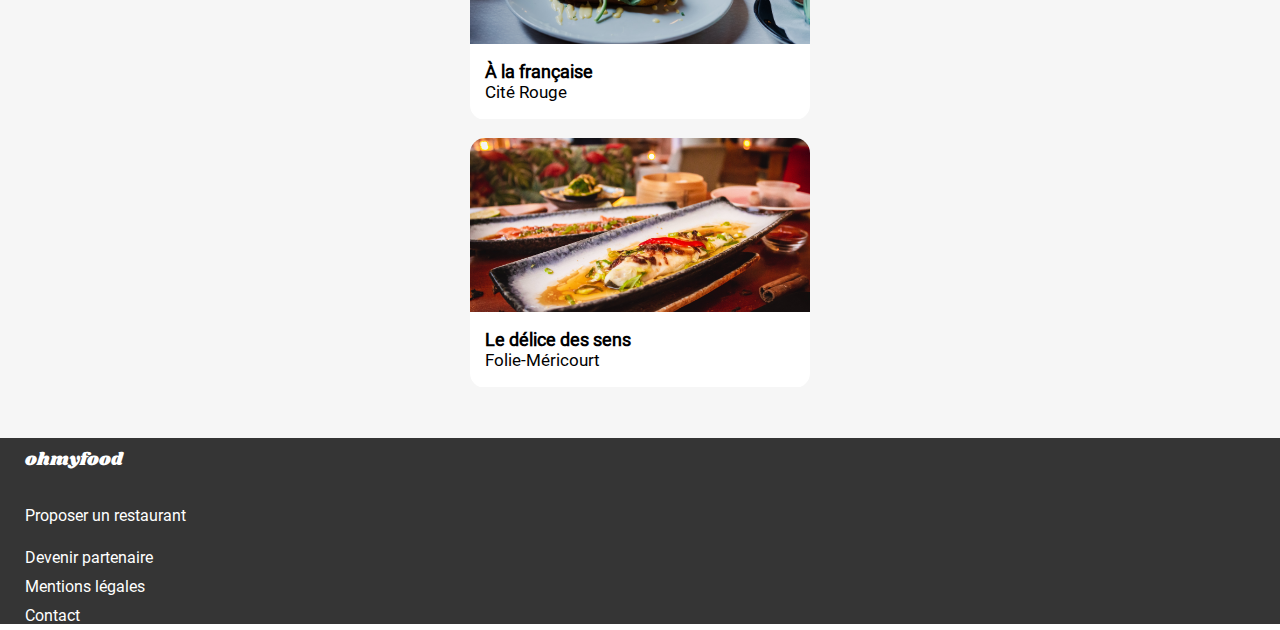
==== commit 83a065e3: "Finished Mobile version of index.html" ====
--- a/index.html
+++ b/index.html
@@ -58,51 +58,73 @@
     </section>
     <section class="restaurant" id="restaurant">
         <h2 class="restaurant_title">Restaurants</h2>
-        <article class="restaurant-card">
-            <div class="restaurant-card_new">
-                Nouveau
-            </div>
-            <img class="restaurant-card_img" src="./public/img/restaurants/jay-wennington-N_Y88TWmGwA-unsplash.jpg" alt="Photo du restaurant La palette du goût">
-            <div class="restaurant-card_desc">
-                <h2>La palette du goût</h2>
-                <p>Ménilmontant</p>
-                <div class="restaurant-card_desc_heart"></div>
-            </div>
-        </article>
-        <article class="restaurant-card">
-            <div class="restaurant-card_new">
-                Nouveau
-            </div>
-            <img class="restaurant-card_img" src="./public/img/restaurants/stil-u2Lp8tXIcjw-unsplash.jpg" alt="Photo du restaurant La note enchantée">
-            <div class="restaurant-card_desc">
-                <h2>La note enchantée</h2>
-                <p>Charonne</p>
-                <div class="restaurant-card_desc_heart"></div>
-            </div>
-        </article>
-        <article class="restaurant-card">
-            <img class="restaurant-card_img" src="./public/img/restaurants/toa-heftiba-DQKerTsQwi0-unsplash.jpg" alt="Photo du restaurant À la française">
-            <div class="restaurant-card_desc">
-                <h2>À la française</h2>
-                <p>Cité Rouge</p>
-                <div class="restaurant-card_desc_heart"></div>
-            </div>
-        </article>
-        <article class="restaurant-card">
-            <img class="restaurant-card_img" src="./public/img/restaurants/louis-hansel-shotsoflouis-qNBGVyOCY8Q-unsplash.jpg" alt="Photo du restaurant Le délice des sens">
-            <div class="restaurant-card_desc">
-                <h2>Le délice des sens</h2>
-                <p>Folie-Méricourt</p>
-                <div class="restaurant-card_desc_heart"></div>
-            </div>
-        </article>
+        <div class="restaurant-align">
+            <a href="#">
+                <article class="restaurant-card">
+                    <div class="restaurant-card_new">
+                        Nouveau
+                    </div>
+                    <img class="restaurant-card_img" src="./public/img/restaurants/jay-wennington-N_Y88TWmGwA-unsplash.jpg" alt="Photo du restaurant La palette du goût">
+                    <div class="restaurant-card_desc">
+                        <h2>La palette du goût</h2>
+                        <p>Ménilmontant</p>
+                        <form class="restaurant-card_desc_heart">
+                            <input type="checkbox" id="like-1">
+                            <label for="like-1"><i class="fa-solid fa-heart"></i><i class="fa-regular fa-heart"></i></label>
+                        </form>
+                    </div>
+                </article>
+            </a>
+            <a href="#">
+                <article class="restaurant-card">
+                    <div class="restaurant-card_new">
+                        Nouveau
+                    </div>
+                    <img class="restaurant-card_img" src="./public/img/restaurants/stil-u2Lp8tXIcjw-unsplash.jpg" alt="Photo du restaurant La note enchantée">
+                    <div class="restaurant-card_desc">
+                        <h2>La note enchantée</h2>
+                        <p>Charonne</p>
+                        <form class="restaurant-card_desc_heart">
+                            <input type="checkbox" id="like-2">
+                            <label for="like-2"><i class="fa-solid fa-heart"></i><i class="fa-regular fa-heart"></i></label>
+                        </form>
+                    </div>
+                </article>
+            </a>
+            <a href="#">
+                <article class="restaurant-card">
+                    <img class="restaurant-card_img" src="./public/img/restaurants/toa-heftiba-DQKerTsQwi0-unsplash.jpg" alt="Photo du restaurant À la française">
+                    <div class="restaurant-card_desc">
+                        <h2>À la française</h2>
+                        <p>Cité Rouge</p>
+                        <form class="restaurant-card_desc_heart">
+                            <input type="checkbox" id="like-3">
+                            <label for="like-3"><i class="fa-solid fa-heart"></i><i class="fa-regular fa-heart"></i></label>
+                        </form>
+                    </div>
+                </article>
+            </a>
+            <a href="#">
+                <article class="restaurant-card">
+                    <img class="restaurant-card_img" src="./public/img/restaurants/louis-hansel-shotsoflouis-qNBGVyOCY8Q-unsplash.jpg" alt="Photo du restaurant Le délice des sens">
+                    <div class="restaurant-card_desc">
+                        <h2>Le délice des sens</h2>
+                        <p>Folie-Méricourt</p>
+                        <form class="restaurant-card_desc_heart">
+                            <input type="checkbox" id="like-4">
+                            <label for="like-4"><i class="fa-solid fa-heart"></i><i class="fa-regular fa-heart"></i></label>
+                        </form>
+                    </div>
+                </article>
+            </a>
+        </div>
     </section>
     <footer>
         <h1>ohmyfood</h1>
-        <h2>Proposer un restaurant</h2>
-        <h2>Devenir partenaire</h2>
-        <h2>Mentions légales</h2>
-        <h2>Contact</h2>
+        <a href="#"><h2><i class="fa-solid fa-utensils"></i>Proposer un restaurant</h2></a>
+        <a href="#"><h2><i class="fa-solid fa-handshake-angle"></i>Devenir partenaire</h2></a>
+        <a href="#"><h2>Mentions légales</h2></a>
+        <a href="#"><h2>Contact</h2></a>
     </footer>
 </body>
 </html>--- a/public/css/style.css
+++ b/public/css/style.css
@@ -23,6 +23,7 @@
 }
 a {
   text-decoration: none;
+  color: unset;
 }
 
 .fa-store {
@@ -33,6 +34,14 @@
   color: #7E7E7E;
 }
 
+@keyframes bump {
+  0% {
+    filter: opacity(0);
+  }
+  100% {
+    filter: opacity(1);
+  }
+}
 /* Components */
 .tutorial-card {
   background: #F6F6F6;
@@ -66,6 +75,84 @@
   position: absolute;
   font-size: 18px;
   margin-left: -250px;
+}
+
+.restaurant-card {
+  overflow: hidden;
+  border-radius: 15px;
+  height: 250px;
+  width: 340px;
+}
+.restaurant-card_new {
+  display: flex;
+  justify-content: center;
+  align-items: center;
+  position: absolute;
+  margin-top: 8px;
+  margin-left: 250px;
+  height: 29px;
+  width: 80px;
+  background-color: #99E2D0;
+  color: #008766;
+  border-radius: 2px;
+}
+.restaurant-card_img {
+  width: 340px;
+  height: 174px;
+  object-fit: cover;
+}
+.restaurant-card_desc {
+  margin-top: -5px;
+  height: 76px;
+  background-color: white;
+  display: flex;
+  align-items: flex-start;
+  justify-content: center;
+  flex-direction: column;
+}
+.restaurant-card_desc h2 {
+  margin: 0;
+  margin-left: 15px;
+  font-size: 18px;
+  font-weight: 700;
+}
+.restaurant-card_desc p {
+  margin: 0;
+  margin-left: 15px;
+  font-size: 17px;
+  font-weight: 300;
+}
+.restaurant-card_desc_heart {
+  position: absolute;
+  margin-left: 290px;
+  display: inline-block;
+  user-select: none;
+}
+.restaurant-card_desc_heart input[type=checkbox] {
+  display: none;
+}
+.restaurant-card_desc_heart label {
+  cursor: pointer;
+  font-size: 22px;
+}
+.restaurant-card_desc_heart label .fa-solid {
+  display: none;
+}
+.restaurant-card_desc_heart label .fa-regular {
+  display: unset;
+}
+.restaurant-card_desc_heart input[type=checkbox]:checked + label {
+  background: linear-gradient(180deg, rgb(147, 86, 220) 0%, rgb(255, 121, 218) 100%);
+  background-clip: text;
+  color: transparent;
+  animation: bump 1s cubic-bezier(0.175, 0.885, 0.32, 1.275);
+  cursor: pointer;
+}
+.restaurant-card_desc_heart input[type=checkbox]:checked + label .fa-regular {
+  display: none;
+}
+.restaurant-card_desc_heart input[type=checkbox]:checked + label .fa-solid {
+  display: unset;
 }
 
 .hero-btn {
@@ -87,6 +174,37 @@
 }
 
 /* Layout */
+footer {
+  height: 186px;
+  width: 100%;
+  color: white;
+  background-color: #353535;
+  display: flex;
+  align-items: flex-start;
+  justify-content: center;
+  flex-direction: column;
+}
+footer i {
+  display: flex;
+  align-items: center;
+  justify-content: center;
+  height: 13px;
+  width: 13px;
+  margin-right: 15px;
+}
+footer h1 {
+  margin: 0;
+  font-family: Shrikhand;
+  font-size: 18px;
+  font-weight: 400;
+  margin: 15px 0px 15px 25px;
+}
+footer h2 {
+  font-size: 16px;
+  margin: 5px 0px 5px 25px;
+  font-weight: 400;
+}
+
 header {
   display: flex;
   justify-content: center;
@@ -155,12 +273,17 @@
 }
 
 .tutorial {
-  height: 440px;
-  width: 100%;
+  padding-top: 50px;
+  width: 100%;
+  display: flex;
+  justify-content: center;
+  align-items: center;
+  flex-direction: column;
 }
 .tutorial-title {
-  margin-left: 20px;
   font-size: 24px;
+  margin: 0px 0px 35px 24px;
+  width: 100%;
   font-weight: 700;
   text-align: left;
 }
@@ -170,6 +293,27 @@
   align-items: center;
   flex-direction: column;
   height: 260px;
+  padding-bottom: 50px;
+}
+
+.restaurant {
+  padding-top: 50px;
+  background: #F6F6F6;
+}
+.restaurant_title {
+  font-size: 24px;
+  margin: 0px 0px 35px 24px;
+  width: 100%;
+  font-weight: 700;
+  text-align: left;
+}
+.restaurant-align {
+  display: flex;
+  justify-content: space-between;
+  align-items: center;
+  gap: 18px;
+  flex-direction: column;
+  padding-bottom: 50px;
 }
 
 /*# sourceMappingURL=style.css.map */
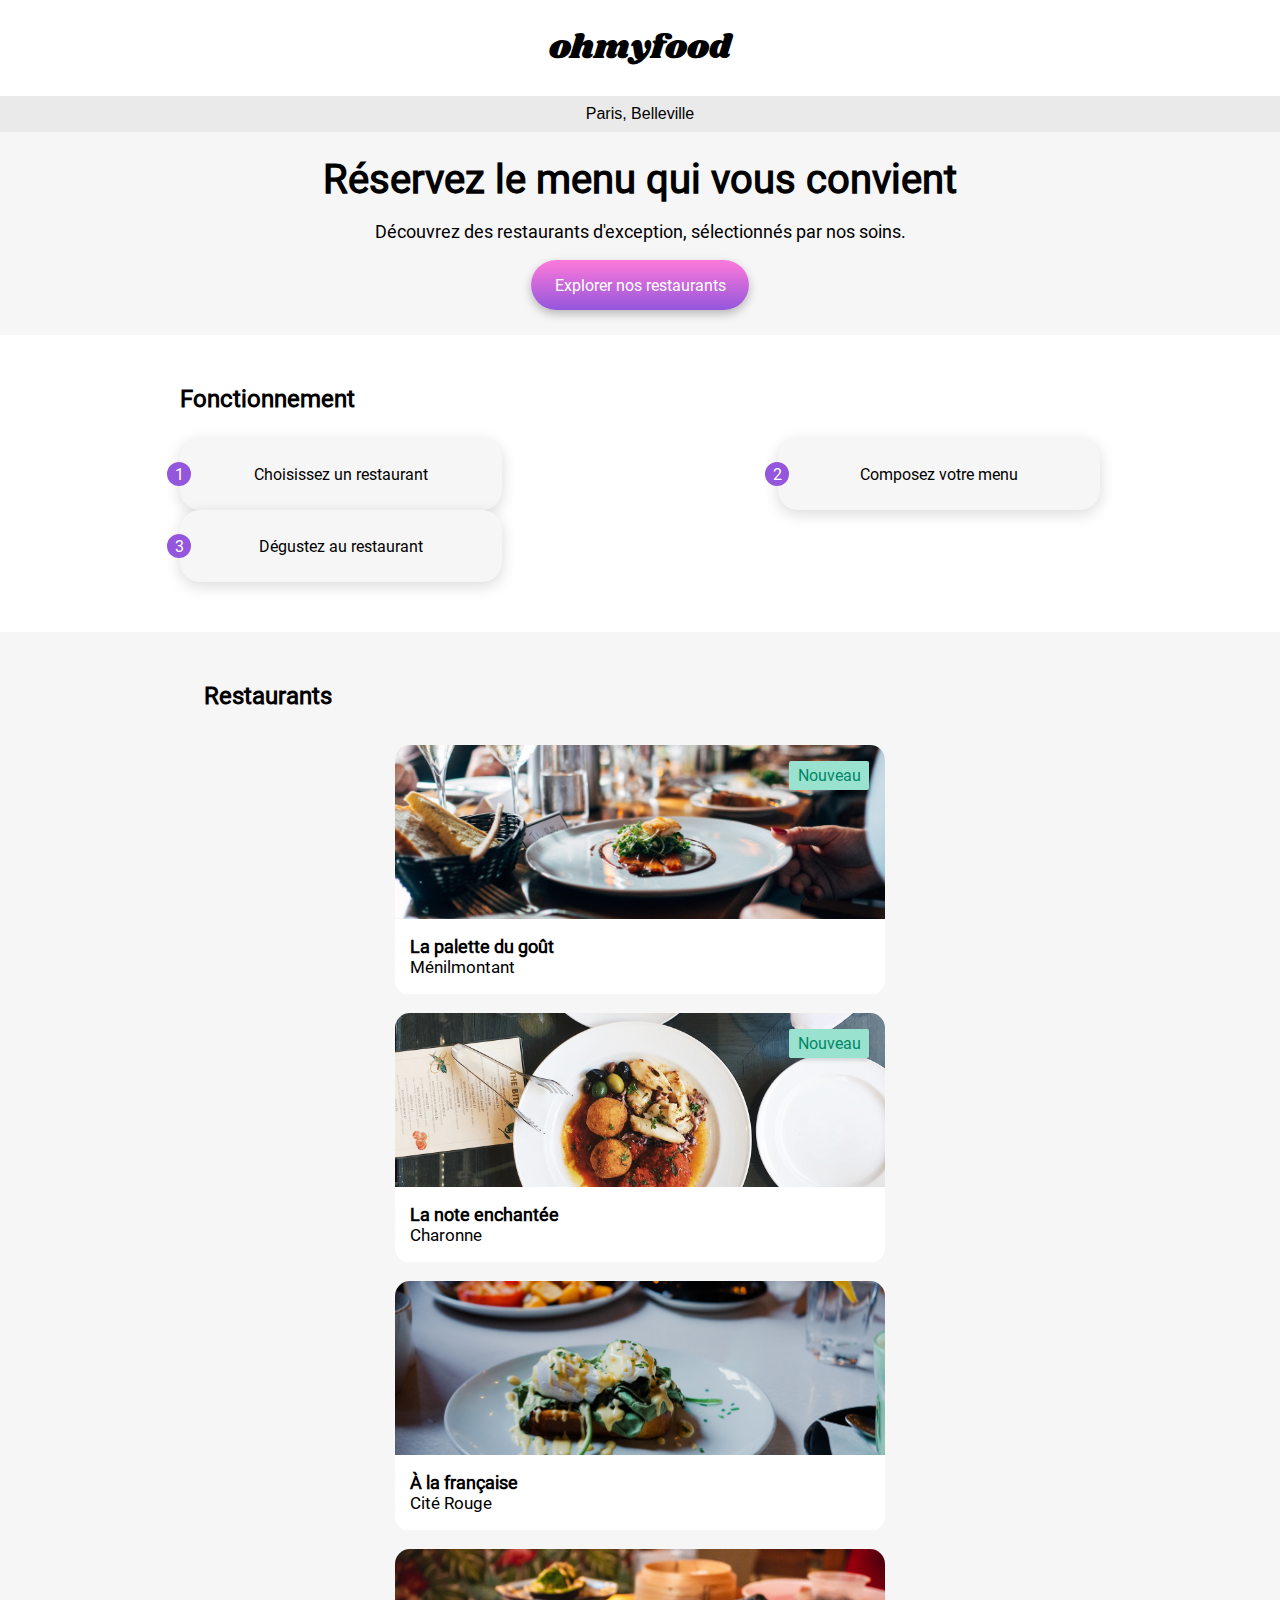
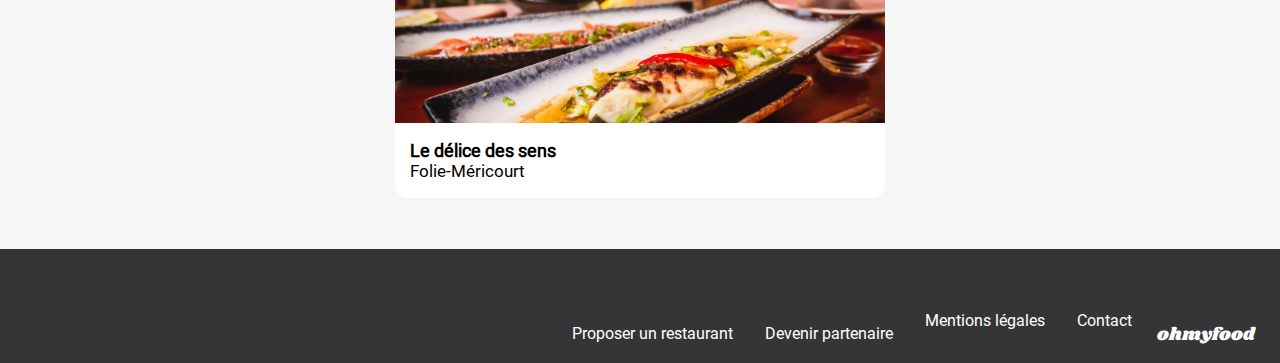
==== commit aff13c7d: "elements align fix" ====
--- a/index.html
+++ b/index.html
@@ -6,7 +6,8 @@
     <meta name="viewport" content="width=device-width, initial-scale=1.0">
     <link rel="stylesheet" href="./public/css/style.css">
     <link rel="stylesheet" href="https://cdnjs.cloudflare.com/ajax/libs/font-awesome/6.2.1/css/all.min.css" integrity="sha512-MV7K8+y+gLIBoVD59lQIYicR65iaqukzvf/nwasF0nqhPay5w/9lJmVM2hMDcnK1OnMGCdVK+iQrJ7lzPJQd1w==" crossorigin="anonymous" referrerpolicy="no-referrer">
-    <title>ohmyfood</title>
+    <link rel="shortcut icon" href="./public/img/logo/favicon.png" type="image/x-icon">
+    <title>OhMyFood</title>
 </head>
 <body>
     <header>
@@ -121,10 +122,12 @@
     </section>
     <footer>
         <h1>ohmyfood</h1>
-        <a href="#"><h2><i class="fa-solid fa-utensils"></i>Proposer un restaurant</h2></a>
-        <a href="#"><h2><i class="fa-solid fa-handshake-angle"></i>Devenir partenaire</h2></a>
-        <a href="#"><h2>Mentions légales</h2></a>
-        <a href="#"><h2>Contact</h2></a>
+        <div>
+            <a href="#"><h2><i class="fa-solid fa-utensils"></i>Proposer un restaurant</h2></a>
+            <a href="#"><h2><i class="fa-solid fa-handshake-angle"></i>Devenir partenaire</h2></a>
+            <a href="#"><h2>Mentions légales</h2></a>
+            <a href="#"><h2>Contact</h2></a>
+        </div>
     </footer>
 </body>
 </html>--- a/public/css/style.css
+++ b/public/css/style.css
@@ -95,6 +95,7 @@
   background-color: #99E2D0;
   color: #008766;
   border-radius: 2px;
+  box-shadow: 0px 2px 4px 0px rgba(0, 0, 0, 0.1490196078);
 }
 .restaurant-card_img {
   width: 340px;
@@ -170,7 +171,7 @@
   transition: all 0.5s ease;
 }
 .hero-btn:hover {
-  filter: opacity(0.8);
+  filter: opacity(0.85);
 }
 
 /* Layout */
@@ -275,15 +276,11 @@
 .tutorial {
   padding-top: 50px;
   width: 100%;
-  display: flex;
-  justify-content: center;
-  align-items: center;
   flex-direction: column;
 }
 .tutorial-title {
   font-size: 24px;
   margin: 0px 0px 35px 24px;
-  width: 100%;
   font-weight: 700;
   text-align: left;
 }
@@ -303,7 +300,6 @@
 .restaurant_title {
   font-size: 24px;
   margin: 0px 0px 35px 24px;
-  width: 100%;
   font-weight: 700;
   text-align: left;
 }
@@ -316,4 +312,111 @@
   padding-bottom: 50px;
 }
 
+/* Responsive */
+@media (min-width: 1024px) {
+  header {
+    height: 96px;
+  }
+  header h1 {
+    font-size: 34px;
+  }
+  .hero {
+    height: 239px;
+  }
+  .hero-align {
+    gap: 18px;
+    width: 100%;
+    background-color: #F6F6F6;
+    display: flex;
+    justify-content: center;
+    align-items: center;
+    flex-direction: column;
+  }
+  .hero-title {
+    font-size: 40px;
+    margin: 0;
+    width: auto;
+    font-weight: bold;
+  }
+  .hero-subtitle {
+    margin: 0;
+    width: auto;
+  }
+  .tutorial {
+    flex-direction: column;
+    padding: 50px 180px 50px 180px;
+    width: auto;
+  }
+  .tutorial-title {
+    margin: 0px 0px 25px 0px;
+    width: 100%;
+    font-weight: 700;
+    text-align: left;
+  }
+  .tutorial-align {
+    display: flex;
+    justify-content: space-between;
+    align-items: center;
+    flex-direction: row;
+    width: 100%;
+    height: auto;
+    flex-wrap: wrap;
+    padding-bottom: 0px;
+  }
+  .restaurant {
+    display: flex;
+    justify-content: center;
+    align-items: center;
+    flex-direction: row;
+    flex-wrap: wrap;
+    padding: 50px 180px 50px 180px;
+  }
+  .restaurant_title {
+    width: 100%;
+  }
+  .restaurant-align {
+    display: flex;
+    justify-content: space-around;
+    align-items: center;
+    flex-direction: row;
+    flex-wrap: wrap;
+    width: 1400px;
+    padding-bottom: 0px;
+  }
+  .restaurant-card {
+    width: 490px;
+    margin-bottom: 0px;
+  }
+  .restaurant-card_new {
+    margin-top: 16px;
+    margin-left: 394px;
+  }
+  .restaurant-card_img {
+    width: 490px;
+  }
+  .restaurant-card_desc_heart {
+    margin-left: 440px;
+  }
+  footer {
+    height: 114px;
+    align-items: flex-end;
+    justify-content: flex-start;
+    flex-direction: row-reverse;
+  }
+  footer div {
+    display: flex;
+    align-items: flex-start;
+    justify-content: center;
+    flex-direction: row;
+    gap: 7px;
+  }
+  footer h1 {
+    margin: 0;
+    margin: 15px 25px 15px 25px;
+  }
+  footer h2 {
+    margin-bottom: 20px;
+  }
+}
+
 /*# sourceMappingURL=style.css.map */
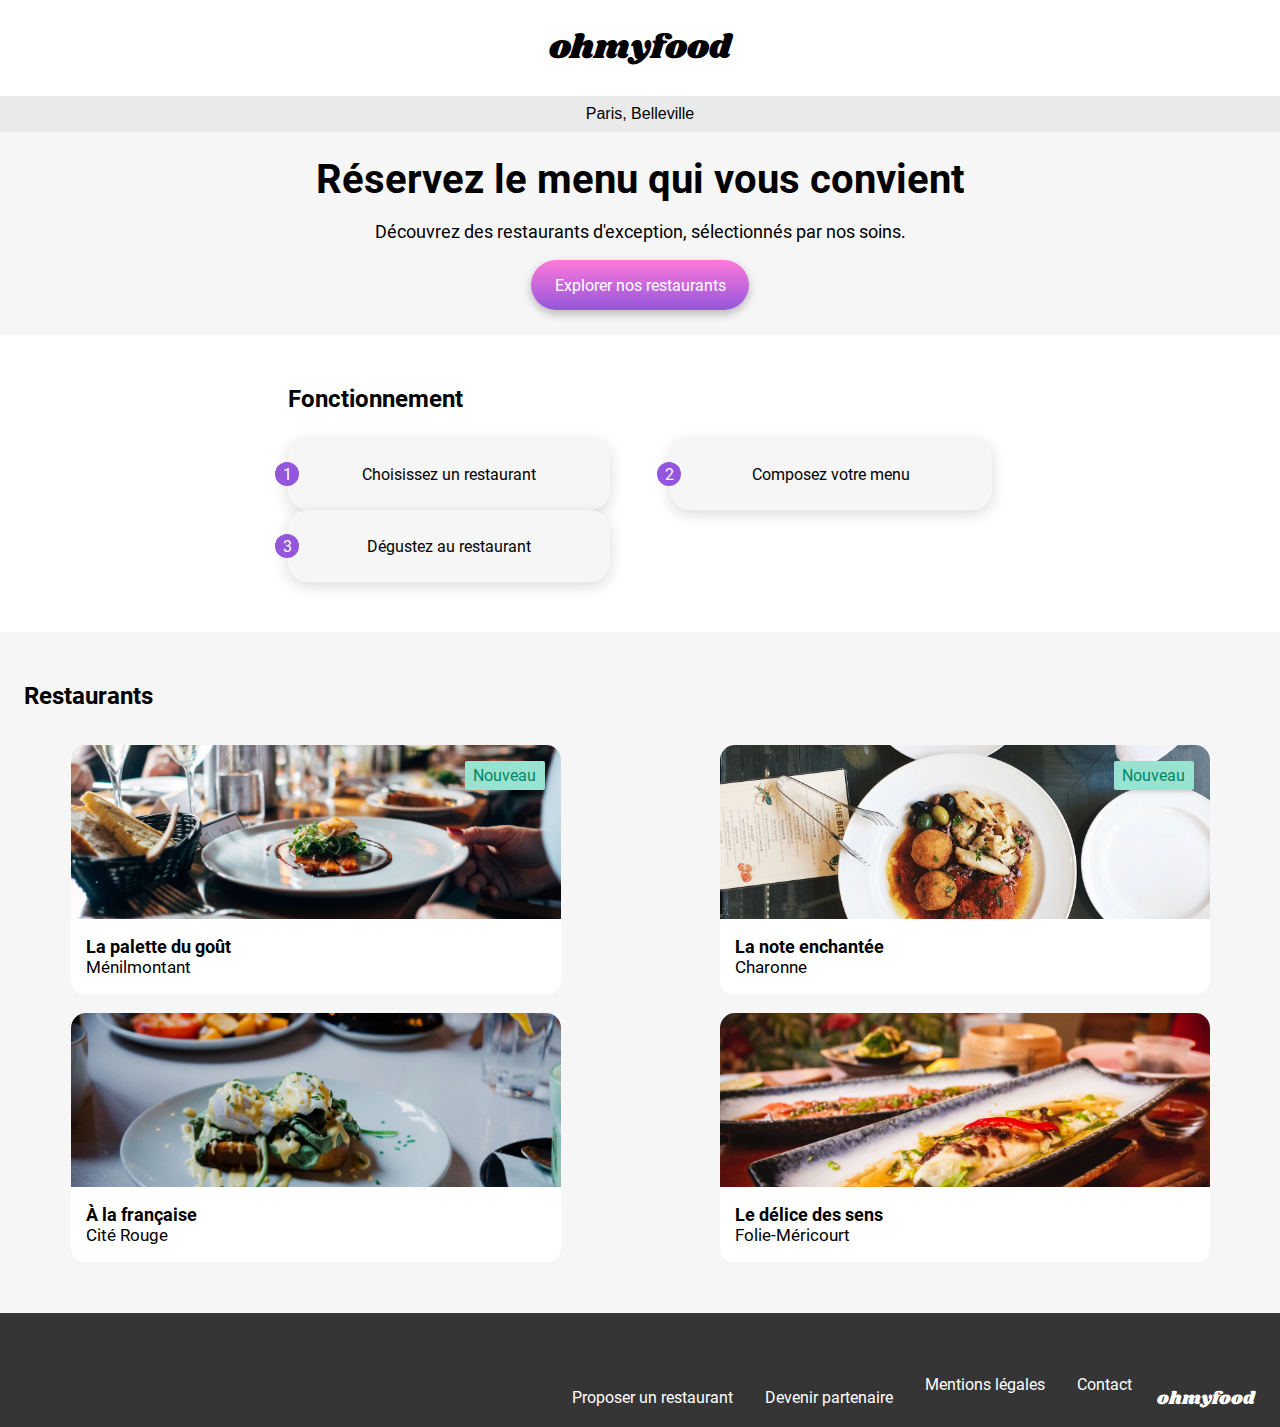
==== commit 9fc60909: "Convert image to Webp format, Fix Menu pages, Add Responsive for the menu page, Fix Heart Btn" ====
--- a/index.html
+++ b/index.html
@@ -6,7 +6,7 @@
     <meta name="viewport" content="width=device-width, initial-scale=1.0">
     <link rel="stylesheet" href="./public/css/style.css">
     <link rel="stylesheet" href="https://cdnjs.cloudflare.com/ajax/libs/font-awesome/6.2.1/css/all.min.css" integrity="sha512-MV7K8+y+gLIBoVD59lQIYicR65iaqukzvf/nwasF0nqhPay5w/9lJmVM2hMDcnK1OnMGCdVK+iQrJ7lzPJQd1w==" crossorigin="anonymous" referrerpolicy="no-referrer">
-    <link rel="shortcut icon" href="./public/img/logo/favicon.png" type="image/x-icon">
+    <link rel="shortcut icon" href="./public/img/logo/favicon.webp" type="image/x-icon">
     <title>OhMyFood</title>
 </head>
 <body>
@@ -18,9 +18,9 @@
             <i class="fa-solid fa-location-dot"></i><input type="text" value="Paris, Belleville">
         </form>
         <div class="hero-align">
-            <h1 class="hero-title">
+            <h2 class="hero-title">
                 Réservez le menu qui vous convient
-            </h1>
+            </h2>
             <p class="hero-subtitle">Découvrez des restaurants d'exception, sélectionnés par nos soins.</p>
             <a href="#restaurant">
                 <div class="hero-btn">
@@ -60,61 +60,69 @@
     <section class="restaurant" id="restaurant">
         <h2 class="restaurant_title">Restaurants</h2>
         <div class="restaurant-align">
-            <a href="#">
+            <a href="/menu-1.html">
                 <article class="restaurant-card">
                     <div class="restaurant-card_new">
                         Nouveau
                     </div>
-                    <img class="restaurant-card_img" src="./public/img/restaurants/jay-wennington-N_Y88TWmGwA-unsplash.jpg" alt="Photo du restaurant La palette du goût">
+                    <img class="restaurant-card_img" src="./public/img/restaurants/jay-wennington-N_Y88TWmGwA-unsplash.webp" alt="Photo du restaurant La palette du goût">
                     <div class="restaurant-card_desc">
-                        <h2>La palette du goût</h2>
-                        <p>Ménilmontant</p>
-                        <form class="restaurant-card_desc_heart">
-                            <input type="checkbox" id="like-1">
-                            <label for="like-1"><i class="fa-solid fa-heart"></i><i class="fa-regular fa-heart"></i></label>
-                        </form>
+                        <div class="restaurant-card_desc_txt">
+                            <h2>La palette du goût</h2>
+                            <p>Ménilmontant</p>
+                        </div>
+                        <div class="heart">
+                            <i class="fa-solid fa-heart"></i>
+                            <i class="fa-regular fa-heart"></i>
+                        </div>
                     </div>
                 </article>
             </a>
-            <a href="#">
+            <a href="/menu-2.html">
                 <article class="restaurant-card">
                     <div class="restaurant-card_new">
                         Nouveau
                     </div>
-                    <img class="restaurant-card_img" src="./public/img/restaurants/stil-u2Lp8tXIcjw-unsplash.jpg" alt="Photo du restaurant La note enchantée">
+                    <img class="restaurant-card_img" src="./public/img/restaurants/stil-u2Lp8tXIcjw-unsplash.webp" alt="Photo du restaurant La note enchantée">
                     <div class="restaurant-card_desc">
-                        <h2>La note enchantée</h2>
-                        <p>Charonne</p>
-                        <form class="restaurant-card_desc_heart">
-                            <input type="checkbox" id="like-2">
-                            <label for="like-2"><i class="fa-solid fa-heart"></i><i class="fa-regular fa-heart"></i></label>
-                        </form>
+                        <div class="restaurant-card_desc_txt">
+                            <h2>La note enchantée</h2>
+                            <p>Charonne</p>
+                        </div>
+                        <div class="heart">
+                            <i class="fa-solid fa-heart"></i>
+                            <i class="fa-regular fa-heart"></i>
+                        </div>
                     </div>
                 </article>
             </a>
-            <a href="#">
+            <a href="/menu-3.html">
                 <article class="restaurant-card">
-                    <img class="restaurant-card_img" src="./public/img/restaurants/toa-heftiba-DQKerTsQwi0-unsplash.jpg" alt="Photo du restaurant À la française">
+                    <img class="restaurant-card_img" src="./public/img/restaurants/toa-heftiba-DQKerTsQwi0-unsplash.webp" alt="Photo du restaurant À la française">
                     <div class="restaurant-card_desc">
-                        <h2>À la française</h2>
-                        <p>Cité Rouge</p>
-                        <form class="restaurant-card_desc_heart">
-                            <input type="checkbox" id="like-3">
-                            <label for="like-3"><i class="fa-solid fa-heart"></i><i class="fa-regular fa-heart"></i></label>
-                        </form>
+                        <div class="restaurant-card_desc_txt">
+                            <h2>À la française</h2>
+                            <p>Cité Rouge</p>
+                        </div>
+                        <div class="heart">
+                            <i class="fa-solid fa-heart"></i>
+                            <i class="fa-regular fa-heart"></i>
+                        </div>
                     </div>
                 </article>
             </a>
-            <a href="#">
+            <a href="/menu-4.html">
                 <article class="restaurant-card">
-                    <img class="restaurant-card_img" src="./public/img/restaurants/louis-hansel-shotsoflouis-qNBGVyOCY8Q-unsplash.jpg" alt="Photo du restaurant Le délice des sens">
+                    <img class="restaurant-card_img" src="./public/img/restaurants/louis-hansel-shotsoflouis-qNBGVyOCY8Q-unsplash.webp" alt="Photo du restaurant Le délice des sens">
                     <div class="restaurant-card_desc">
+                        <div class="restaurant-card_desc_txt">
                         <h2>Le délice des sens</h2>
                         <p>Folie-Méricourt</p>
-                        <form class="restaurant-card_desc_heart">
-                            <input type="checkbox" id="like-4">
-                            <label for="like-4"><i class="fa-solid fa-heart"></i><i class="fa-regular fa-heart"></i></label>
-                        </form>
+                        </div>
+                        <div class="heart">
+                            <i class="fa-solid fa-heart"></i>
+                            <i class="fa-regular fa-heart"></i>
+                        </div>
                     </div>
                 </article>
             </a>
--- a/public/css/style.css
+++ b/public/css/style.css
@@ -7,6 +7,10 @@
   margin: 0;
   padding: 0;
   font-family: Roboto;
+  display: flex;
+  justify-content: center;
+  align-items: center;
+  flex-direction: column;
 }
 
 @font-face {
@@ -14,8 +18,9 @@
   src: url(/public/fonts/Roboto-Regular.ttf);
 }
 @font-face {
-  font-family: Roboto-bold;
+  font-family: Roboto;
   src: url(/public/fonts/Roboto-Bold.ttf);
+  font-weight: bold;
 }
 @font-face {
   font-family: Shrikhand;
@@ -24,14 +29,6 @@
 a {
   text-decoration: none;
   color: unset;
-}
-
-.fa-store {
-  color: #9356DC;
-}
-
-.fa-list-ul, .fa-mobile-screen-button {
-  color: #7E7E7E;
 }
 
 @keyframes bump {
@@ -107,53 +104,93 @@
   height: 76px;
   background-color: white;
   display: flex;
-  align-items: flex-start;
-  justify-content: center;
-  flex-direction: column;
+  justify-content: space-between;
+  align-items: center;
+  flex-direction: row;
+  padding: 0px 25px 0px 15px;
 }
 .restaurant-card_desc h2 {
   margin: 0;
-  margin-left: 15px;
   font-size: 18px;
-  font-weight: 700;
+  font-weight: bold;
 }
 .restaurant-card_desc p {
   margin: 0;
-  margin-left: 15px;
   font-size: 17px;
   font-weight: 300;
 }
-.restaurant-card_desc_heart {
-  position: absolute;
-  margin-left: 290px;
-  display: inline-block;
-  user-select: none;
-}
-.restaurant-card_desc_heart input[type=checkbox] {
-  display: none;
-}
-.restaurant-card_desc_heart label {
-  cursor: pointer;
-  font-size: 22px;
-}
-.restaurant-card_desc_heart label .fa-solid {
-  display: none;
-}
-.restaurant-card_desc_heart label .fa-regular {
-  display: unset;
-}
-.restaurant-card_desc_heart input[type=checkbox]:checked + label {
-  background: linear-gradient(180deg, rgb(147, 86, 220) 0%, rgb(255, 121, 218) 100%);
-  background-clip: text;
-  color: transparent;
-  animation: bump 1s cubic-bezier(0.175, 0.885, 0.32, 1.275);
-  cursor: pointer;
-}
-.restaurant-card_desc_heart input[type=checkbox]:checked + label .fa-regular {
-  display: none;
-}
-.restaurant-card_desc_heart input[type=checkbox]:checked + label .fa-solid {
-  display: unset;
+
+.menu-container_card {
+  margin: 10px;
+  display: flex;
+  justify-content: space-between;
+  align-items: center;
+  flex-direction: row;
+  width: 349px;
+  height: 69px;
+  border-radius: 15px;
+  overflow: hidden;
+  background-color: white;
+}
+.menu-container_card_desc {
+  transition: min-width 0.5s ease-out;
+  min-width: 290px;
+  margin-left: 10px;
+  height: 100%;
+  display: flex;
+  align-items: flex-start;
+  justify-content: center;
+  flex-direction: column;
+}
+.menu-container_card_desc h4 {
+  width: 100%;
+  display: block;
+  font-size: 18px;
+  margin: 0px;
+  overflow: hidden;
+  text-overflow: ellipsis;
+  white-space: nowrap;
+}
+.menu-container_card_desc p {
+  width: 100%;
+  display: block;
+  font-size: 15px;
+  margin: 0px;
+  overflow: hidden;
+  text-overflow: ellipsis;
+  white-space: nowrap;
+}
+.menu-container_card_price {
+  transform: translateX(8px);
+  height: 100%;
+  display: flex;
+  align-items: flex-end;
+  justify-content: space-between;
+  flex-direction: row;
+}
+.menu-container_card_price h5 {
+  font-size: 15px;
+  margin: 0px;
+  margin-right: 15px;
+}
+.menu-container_card_price_check {
+  display: flex;
+  justify-content: center;
+  align-items: center;
+  width: 59px;
+  height: 69px;
+  background-color: #99E2D0;
+}
+.menu-container_card_price_check i {
+  font-size: 20px;
+  color: white;
+}
+.menu-container_card:hover .menu-container_card_price {
+  transform: translateX(0px);
+}
+.menu-container_card:hover .menu-container_card_desc {
+  transition: min-width 0.5s ease-out;
+  min-width: 238px;
 }
 
 .hero-btn {
@@ -168,14 +205,41 @@
   font-weight: 500;
   background: linear-gradient(0deg, rgb(147, 86, 220) 0%, rgb(255, 121, 218) 100%);
   box-shadow: 0px 4px 10px 0px rgba(0, 0, 0, 0.2509803922);
-  transition: all 0.5s ease;
+  transition: filter 0.5s ease;
 }
 .hero-btn:hover {
   filter: opacity(0.85);
 }
 
+.heart {
+  display: inline-block;
+  user-select: none;
+  cursor: pointer;
+  font-size: 22px;
+}
+.heart .fa-solid {
+  display: none;
+}
+.heart .fa-regular {
+  display: unset;
+}
+.heart:hover {
+  background: linear-gradient(180deg, rgb(147, 86, 220) 0%, rgb(255, 121, 218) 100%);
+  background-clip: text;
+  color: transparent;
+  animation: bump 1s cubic-bezier(0.175, 0.885, 0.32, 1.275);
+  cursor: pointer;
+}
+.heart:hover .fa-regular {
+  display: none;
+}
+.heart:hover .fa-solid {
+  display: unset;
+}
+
 /* Layout */
 footer {
+  bottom: 0;
   height: 186px;
   width: 100%;
   color: white;
@@ -187,8 +251,8 @@
 }
 footer i {
   display: flex;
-  align-items: center;
-  justify-content: center;
+  justify-content: center;
+  align-items: center;
   height: 13px;
   width: 13px;
   margin-right: 15px;
@@ -220,13 +284,20 @@
   font-size: 30px;
 }
 
+.back-arrow {
+  position: absolute;
+  font-size: 1.5em;
+  left: 25px;
+}
+
 /* Pages */
 .hero {
   display: flex;
-  align-items: center;
   justify-content: flex-start;
+  align-items: center;
   flex-direction: column;
   height: 335px;
+  width: 100vw;
 }
 .hero-loc {
   display: flex;
@@ -262,7 +333,7 @@
 .hero-title {
   text-align: center;
   font-size: 24px;
-  font-weight: 700;
+  font-weight: bold;
   width: 275px;
 }
 .hero-subtitle {
@@ -274,14 +345,14 @@
 }
 
 .tutorial {
+  width: 100vw;
   padding-top: 50px;
-  width: 100%;
   flex-direction: column;
 }
 .tutorial-title {
   font-size: 24px;
   margin: 0px 0px 35px 24px;
-  font-weight: 700;
+  font-weight: bold;
   text-align: left;
 }
 .tutorial-align {
@@ -292,15 +363,22 @@
   height: 260px;
   padding-bottom: 50px;
 }
+.tutorial .fa-store {
+  color: #9356DC;
+}
+.tutorial .fa-list-ul, .tutorial .fa-mobile-screen-button {
+  color: #7E7E7E;
+}
 
 .restaurant {
+  width: 100vw;
   padding-top: 50px;
   background: #F6F6F6;
 }
 .restaurant_title {
   font-size: 24px;
   margin: 0px 0px 35px 24px;
-  font-weight: 700;
+  font-weight: bold;
   text-align: left;
 }
 .restaurant-align {
@@ -310,6 +388,50 @@
   gap: 18px;
   flex-direction: column;
   padding-bottom: 50px;
+}
+
+.menu {
+  width: 100vw;
+  margin-top: -55px;
+  border-radius: 40px 40px 0px 0px;
+  background: #F6F6F6;
+  display: flex;
+  justify-content: center;
+  align-items: center;
+  flex-direction: column;
+}
+.menu-title {
+  display: flex;
+  justify-content: space-around;
+  align-items: center;
+  width: 100%;
+  padding-top: 40px;
+}
+.menu-title .heart {
+  position: unset;
+  margin-left: unset;
+}
+.menu-title_name {
+  font-family: Shrikhand;
+  font-size: 28px;
+  font-weight: 300;
+  margin: 0px;
+}
+.menu_img {
+  width: 100%;
+  height: 275px;
+  object-fit: cover;
+  position: relative;
+  z-index: -1;
+}
+.menu-container_title {
+  font-size: 16px;
+  font-weight: 300;
+  width: 40px;
+  border-bottom: #99E2D0 solid 3px;
+}
+.menu a {
+  margin: 20px 0px 30px 0px;
 }
 
 /* Responsive */
@@ -345,12 +467,12 @@
   .tutorial {
     flex-direction: column;
     padding: 50px 180px 50px 180px;
-    width: auto;
+    width: 55%;
   }
   .tutorial-title {
     margin: 0px 0px 25px 0px;
     width: 100%;
-    font-weight: 700;
+    font-weight: bold;
     text-align: left;
   }
   .tutorial-align {
@@ -397,6 +519,23 @@
   .restaurant-card_desc_heart {
     margin-left: 440px;
   }
+  .menu {
+    width: 100vw;
+    max-width: 1055px;
+  }
+  .menu-title {
+    width: 350px;
+  }
+  .menu_img {
+    height: 383px;
+  }
+  .menu-container_card {
+    width: 634px;
+  }
+  .menu-container_card_price {
+    transition: transform 0.5s linear;
+    transform: translateX(59px);
+  }
   footer {
     height: 114px;
     align-items: flex-end;
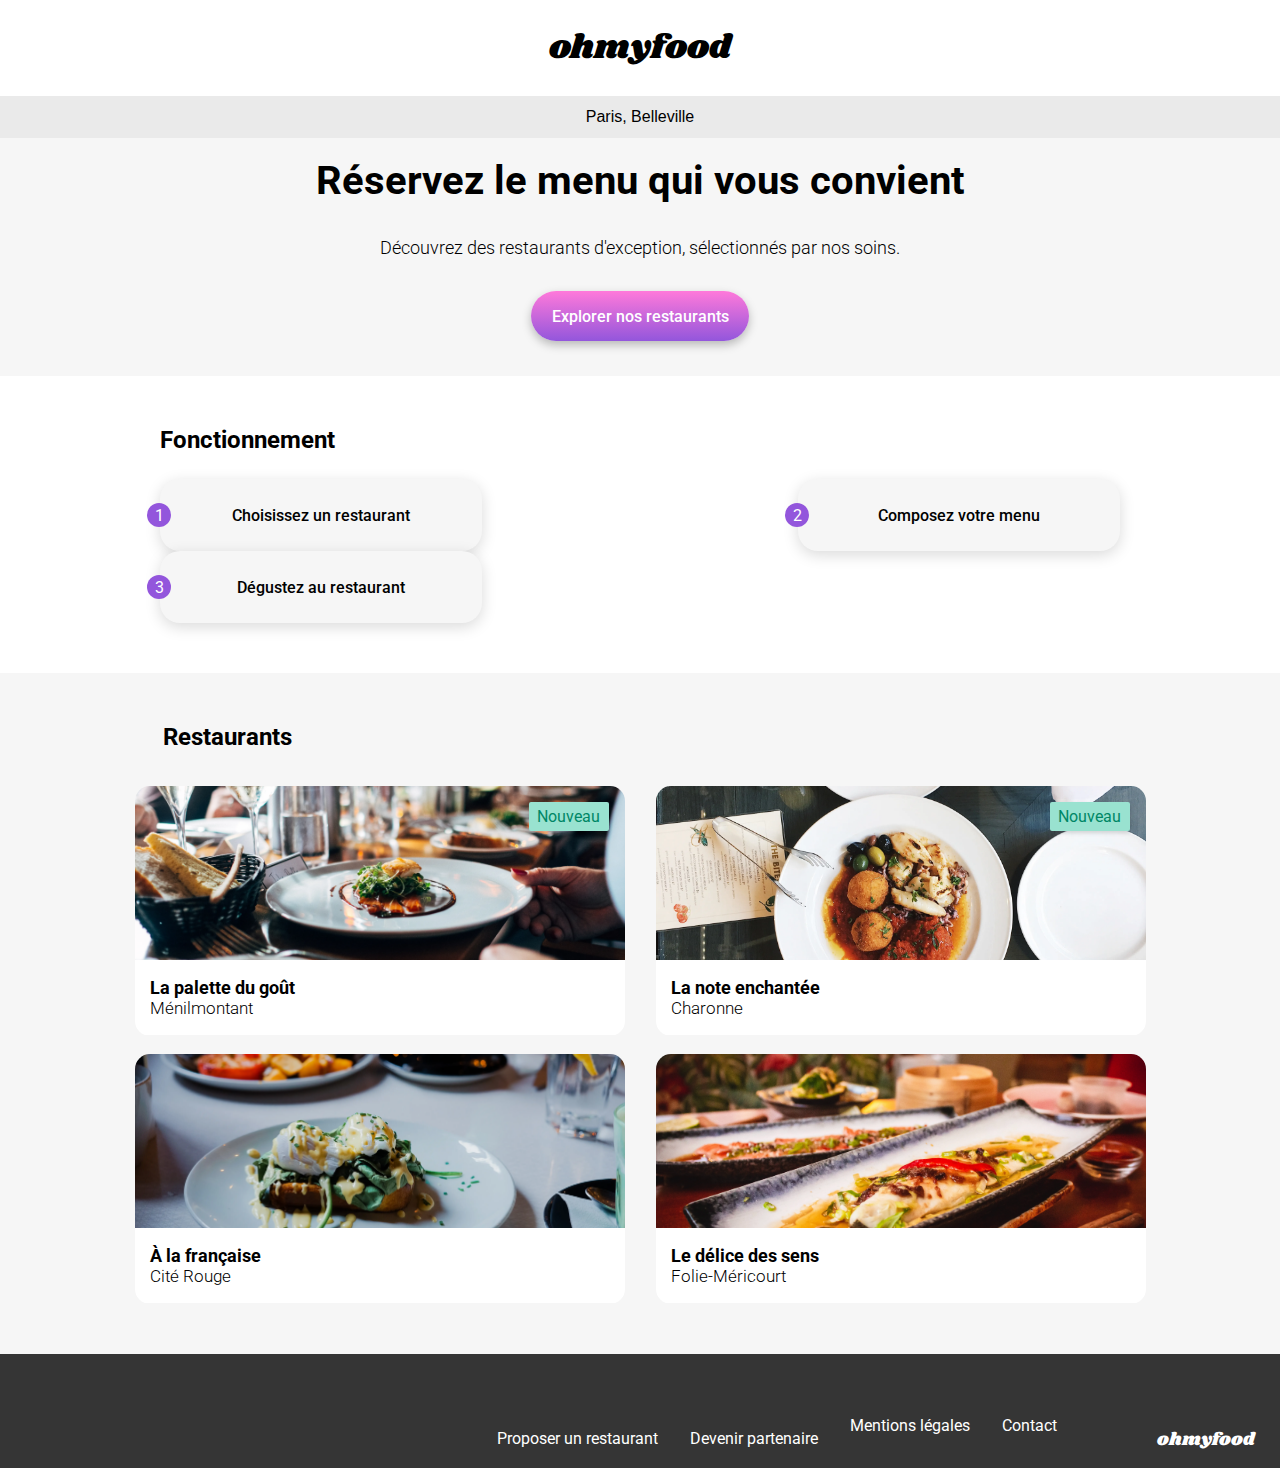
==== commit d04f2604: "add Mailto on footer" ====
--- a/index.html
+++ b/index.html
@@ -134,7 +134,7 @@
             <a href="#"><h2><i class="fa-solid fa-utensils"></i>Proposer un restaurant</h2></a>
             <a href="#"><h2><i class="fa-solid fa-handshake-angle"></i>Devenir partenaire</h2></a>
             <a href="#"><h2>Mentions légales</h2></a>
-            <a href="#"><h2>Contact</h2></a>
+            <a href="mailto:example@example.com"><h2>Contact</h2></a>
         </div>
     </footer>
 </body>
--- a/public/css/style.css
+++ b/public/css/style.css
@@ -1,4 +1,5 @@
 /* Base */
+@import url("https://fonts.googleapis.com/css2?family=Roboto:ital,wght@0,100;0,300;0,400;0,500;0,700;0,900;1,100;1,300;1,400;1,500;1,700;1,900&family=Shrikhand&display=swap");
 html {
   scroll-behavior: smooth;
 }
@@ -13,19 +14,6 @@
   flex-direction: column;
 }
 
-@font-face {
-  font-family: Roboto;
-  src: url(/public/fonts/Roboto-Regular.ttf);
-}
-@font-face {
-  font-family: Roboto;
-  src: url(/public/fonts/Roboto-Bold.ttf);
-  font-weight: bold;
-}
-@font-face {
-  font-family: Shrikhand;
-  src: url(/public/fonts/Shrikhand-Regular.ttf);
-}
 a {
   text-decoration: none;
   color: unset;
@@ -133,7 +121,7 @@
   background-color: white;
 }
 .menu-container_card_desc {
-  transition: min-width 0.5s ease-out;
+  transition: min-width 0.2s linear;
   min-width: 290px;
   margin-left: 10px;
   height: 100%;
@@ -162,6 +150,7 @@
 }
 .menu-container_card_price {
   transform: translateX(8px);
+  transition: transform 0.2s linear;
   height: 100%;
   display: flex;
   align-items: flex-end;
@@ -171,7 +160,8 @@
 .menu-container_card_price h5 {
   font-size: 15px;
   margin: 0px;
-  margin-right: 15px;
+  margin-right: 20px;
+  margin-bottom: 15px;
 }
 .menu-container_card_price_check {
   display: flex;
@@ -187,9 +177,10 @@
 }
 .menu-container_card:hover .menu-container_card_price {
   transform: translateX(0px);
+  transition: transform 0.2s linear;
 }
 .menu-container_card:hover .menu-container_card_desc {
-  transition: min-width 0.5s ease-out;
+  transition: min-width 0.2s linear;
   min-width: 238px;
 }
 
@@ -205,10 +196,11 @@
   font-weight: 500;
   background: linear-gradient(0deg, rgb(147, 86, 220) 0%, rgb(255, 121, 218) 100%);
   box-shadow: 0px 4px 10px 0px rgba(0, 0, 0, 0.2509803922);
-  transition: filter 0.5s ease;
+  transition: all 0.5s ease;
 }
 .hero-btn:hover {
   filter: opacity(0.85);
+  box-shadow: 0px 4px 15px 0px rgba(0, 0, 0, 0.3764705882);
 }
 
 .heart {
@@ -335,6 +327,7 @@
   font-size: 24px;
   font-weight: bold;
   width: 275px;
+  margin-top: -20px;
 }
 .hero-subtitle {
   margin-top: 0px;
@@ -427,6 +420,7 @@
 .menu-container_title {
   font-size: 16px;
   font-weight: 300;
+  margin-left: 10px;
   width: 40px;
   border-bottom: #99E2D0 solid 3px;
 }
@@ -443,7 +437,7 @@
     font-size: 34px;
   }
   .hero {
-    height: 239px;
+    height: 280px;
   }
   .hero-align {
     gap: 18px;
@@ -457,17 +451,22 @@
   .hero-title {
     font-size: 40px;
     margin: 0;
+    margin-bottom: 15px;
     width: auto;
     font-weight: bold;
   }
   .hero-subtitle {
     margin: 0;
     width: auto;
+    margin-bottom: 15px;
+  }
+  .hero-btn {
+    margin-bottom: 15px;
   }
   .tutorial {
     flex-direction: column;
     padding: 50px 180px 50px 180px;
-    width: 55%;
+    width: 75%;
   }
   .tutorial-title {
     margin: 0px 0px 25px 0px;
@@ -491,10 +490,12 @@
     align-items: center;
     flex-direction: row;
     flex-wrap: wrap;
+    width: 80%;
     padding: 50px 180px 50px 180px;
   }
   .restaurant_title {
     width: 100%;
+    margin-left: 35px;
   }
   .restaurant-align {
     display: flex;
@@ -533,7 +534,6 @@
     width: 634px;
   }
   .menu-container_card_price {
-    transition: transform 0.5s linear;
     transform: translateX(59px);
   }
   footer {
@@ -551,7 +551,7 @@
   }
   footer h1 {
     margin: 0;
-    margin: 15px 25px 15px 25px;
+    margin: 15px 25px 15px 100px;
   }
   footer h2 {
     margin-bottom: 20px;
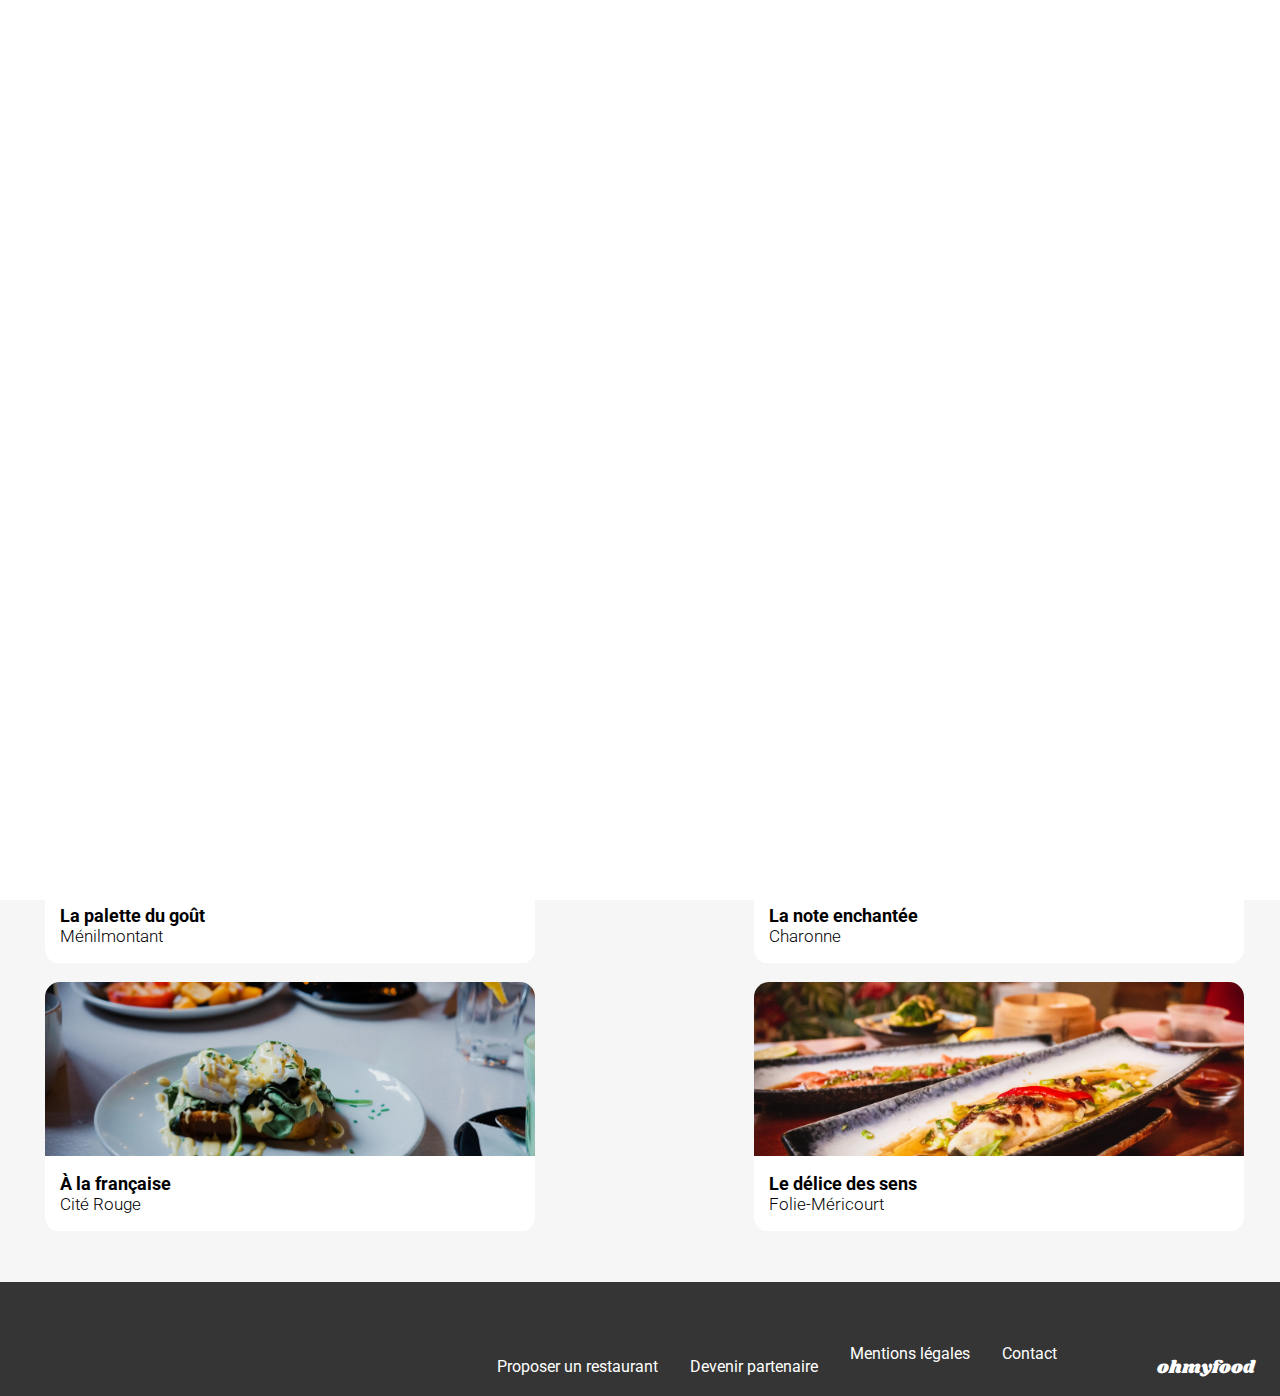
==== commit f327576a: "Ajout de Loader, Ajout de l'animation d'apparition des menu, changement d'agencement des fichiers" ====
--- a/index.html
+++ b/index.html
@@ -10,124 +10,127 @@
     <title>OhMyFood</title>
 </head>
 <body>
+    <div class="loader"><i class="fas fa-burger loader_icon"></i></div>
     <header>
         <h1>ohmyfood</h1>
     </header>
-    <section class="hero">
-        <form class="hero-loc">
-            <i class="fa-solid fa-location-dot"></i><input type="text" value="Paris, Belleville">
-        </form>
-        <div class="hero-align">
-            <h2 class="hero-title">
-                Réservez le menu qui vous convient
+    <main>
+        <section class="hero">
+            <form class="hero-loc">
+                <i class="fa-solid fa-location-dot"></i><input type="text" value="Paris, Belleville">
+            </form>
+            <div class="hero-align">
+                <h2 class="hero-title">
+                    Réservez le menu qui vous convient
+                </h2>
+                <p class="hero-subtitle">Découvrez des restaurants d'exception, sélectionnés par nos soins.</p>
+                <a href="#restaurant">
+                    <div class="hero-btn">
+                        Explorer nos restaurants
+                    </div>
+                </a>
+            </div>
+        </section>
+        <section class="tutorial">
+            <h2 class="tutorial-title">
+                Fonctionnement
             </h2>
-            <p class="hero-subtitle">Découvrez des restaurants d'exception, sélectionnés par nos soins.</p>
-            <a href="#restaurant">
-                <div class="hero-btn">
-                    Explorer nos restaurants
+            <div class="tutorial-align">
+                <div class="tutorial-card">
+                    <div class="tutorial-card_num">
+                        1
+                    </div>
+                    <i class="fa-solid fa-mobile-screen-button"></i>
+                    <h2 class="tutorial-card_title">Choisissez un restaurant</h2>
                 </div>
-            </a>
-        </div>
-    </section>
-    <section class="tutorial">
-        <h2 class="tutorial-title">
-            Fonctionnement
-        </h2>
-        <div class="tutorial-align">
-            <div class="tutorial-card">
-                <div class="tutorial-card_num">
-                    1
+                <div class="tutorial-card">
+                    <div class="tutorial-card_num">
+                        2
+                    </div>
+                    <i class="fa-solid fa-list-ul"></i>
+                    <h2 class="tutorial-card_title">Composez votre menu</h2>
                 </div>
-                <i class="fa-solid fa-mobile-screen-button"></i>
-                <h2 class="tutorial-card_title">Choisissez un restaurant</h2>
+                <div class="tutorial-card">
+                    <div class="tutorial-card_num">
+                        3
+                    </div>
+                    <i class="fa-solid fa-store"></i>
+                    <h2 class="tutorial-card_title">Dégustez au restaurant</h2>
+                </div>
             </div>
-            <div class="tutorial-card">
-                <div class="tutorial-card_num">
-                    2
-                </div>
-                <i class="fa-solid fa-list-ul"></i>
-                <h2 class="tutorial-card_title">Composez votre menu</h2>
+        </section>
+        <section class="restaurant" id="restaurant">
+            <h2 class="restaurant_title">Restaurants</h2>
+            <div class="restaurant-align">
+                <a href="./restaurants/menu-La-palette-du-gout.html">
+                    <article class="restaurant-card">
+                        <div class="restaurant-card_new">
+                            Nouveau
+                        </div>
+                        <img class="restaurant-card_img" src="./public/img/restaurants/jay-wennington-N_Y88TWmGwA-unsplash.webp" alt="Photo du restaurant La palette du goût">
+                        <div class="restaurant-card_desc">
+                            <div class="restaurant-card_desc_txt">
+                                <h2>La palette du goût</h2>
+                                <p>Ménilmontant</p>
+                            </div>
+                            <div class="heart">
+                                <i class="fa-solid fa-heart"></i>
+                                <i class="fa-regular fa-heart"></i>
+                            </div>
+                        </div>
+                    </article>
+                </a>
+                <a href="./restaurants/menu-La-note-enchantee.html">
+                    <article class="restaurant-card">
+                        <div class="restaurant-card_new">
+                            Nouveau
+                        </div>
+                        <img class="restaurant-card_img" src="./public/img/restaurants/stil-u2Lp8tXIcjw-unsplash.webp" alt="Photo du restaurant La note enchantée">
+                        <div class="restaurant-card_desc">
+                            <div class="restaurant-card_desc_txt">
+                                <h2>La note enchantée</h2>
+                                <p>Charonne</p>
+                            </div>
+                            <div class="heart">
+                                <i class="fa-solid fa-heart"></i>
+                                <i class="fa-regular fa-heart"></i>
+                            </div>
+                        </div>
+                    </article>
+                </a>
+                <a href="./restaurants/menu-a-la-francaise.html">
+                    <article class="restaurant-card">
+                        <img class="restaurant-card_img" src="./public/img/restaurants/toa-heftiba-DQKerTsQwi0-unsplash.webp" alt="Photo du restaurant À la française">
+                        <div class="restaurant-card_desc">
+                            <div class="restaurant-card_desc_txt">
+                                <h2>À la française</h2>
+                                <p>Cité Rouge</p>
+                            </div>
+                            <div class="heart">
+                                <i class="fa-solid fa-heart"></i>
+                                <i class="fa-regular fa-heart"></i>
+                            </div>
+                        </div>
+                    </article>
+                </a>
+                <a href="./restaurants/menu-le-delice-des-sens.html">
+                    <article class="restaurant-card">
+                        <img class="restaurant-card_img" src="./public/img/restaurants/louis-hansel-shotsoflouis-qNBGVyOCY8Q-unsplash.webp" alt="Photo du restaurant Le délice des sens">
+                        <div class="restaurant-card_desc">
+                            <div class="restaurant-card_desc_txt">
+                            <h2>Le délice des sens</h2>
+                            <p>Folie-Méricourt</p>
+                            </div>
+                            <div class="heart">
+                                <i class="fa-solid fa-heart"></i>
+                                <i class="fa-regular fa-heart"></i>
+                            </div>
+                        </div>
+                    </article>
+                </a>
             </div>
-            <div class="tutorial-card">
-                <div class="tutorial-card_num">
-                    3
-                </div>
-                <i class="fa-solid fa-store"></i>
-                <h2 class="tutorial-card_title">Dégustez au restaurant</h2>
-            </div>
-        </div>
-    </section>
-    <section class="restaurant" id="restaurant">
-        <h2 class="restaurant_title">Restaurants</h2>
-        <div class="restaurant-align">
-            <a href="/menu-1.html">
-                <article class="restaurant-card">
-                    <div class="restaurant-card_new">
-                        Nouveau
-                    </div>
-                    <img class="restaurant-card_img" src="./public/img/restaurants/jay-wennington-N_Y88TWmGwA-unsplash.webp" alt="Photo du restaurant La palette du goût">
-                    <div class="restaurant-card_desc">
-                        <div class="restaurant-card_desc_txt">
-                            <h2>La palette du goût</h2>
-                            <p>Ménilmontant</p>
-                        </div>
-                        <div class="heart">
-                            <i class="fa-solid fa-heart"></i>
-                            <i class="fa-regular fa-heart"></i>
-                        </div>
-                    </div>
-                </article>
-            </a>
-            <a href="/menu-2.html">
-                <article class="restaurant-card">
-                    <div class="restaurant-card_new">
-                        Nouveau
-                    </div>
-                    <img class="restaurant-card_img" src="./public/img/restaurants/stil-u2Lp8tXIcjw-unsplash.webp" alt="Photo du restaurant La note enchantée">
-                    <div class="restaurant-card_desc">
-                        <div class="restaurant-card_desc_txt">
-                            <h2>La note enchantée</h2>
-                            <p>Charonne</p>
-                        </div>
-                        <div class="heart">
-                            <i class="fa-solid fa-heart"></i>
-                            <i class="fa-regular fa-heart"></i>
-                        </div>
-                    </div>
-                </article>
-            </a>
-            <a href="/menu-3.html">
-                <article class="restaurant-card">
-                    <img class="restaurant-card_img" src="./public/img/restaurants/toa-heftiba-DQKerTsQwi0-unsplash.webp" alt="Photo du restaurant À la française">
-                    <div class="restaurant-card_desc">
-                        <div class="restaurant-card_desc_txt">
-                            <h2>À la française</h2>
-                            <p>Cité Rouge</p>
-                        </div>
-                        <div class="heart">
-                            <i class="fa-solid fa-heart"></i>
-                            <i class="fa-regular fa-heart"></i>
-                        </div>
-                    </div>
-                </article>
-            </a>
-            <a href="/menu-4.html">
-                <article class="restaurant-card">
-                    <img class="restaurant-card_img" src="./public/img/restaurants/louis-hansel-shotsoflouis-qNBGVyOCY8Q-unsplash.webp" alt="Photo du restaurant Le délice des sens">
-                    <div class="restaurant-card_desc">
-                        <div class="restaurant-card_desc_txt">
-                        <h2>Le délice des sens</h2>
-                        <p>Folie-Méricourt</p>
-                        </div>
-                        <div class="heart">
-                            <i class="fa-solid fa-heart"></i>
-                            <i class="fa-regular fa-heart"></i>
-                        </div>
-                    </div>
-                </article>
-            </a>
-        </div>
-    </section>
+        </section>
+    </main>
     <footer>
         <h1>ohmyfood</h1>
         <div>
--- a/public/css/style.css
+++ b/public/css/style.css
@@ -19,12 +19,31 @@
   color: unset;
 }
 
-@keyframes bump {
+@keyframes spin {
   0% {
-    filter: opacity(0);
+    transform: rotate(0deg);
   }
   100% {
-    filter: opacity(1);
+    transform: rotate(360deg);
+  }
+}
+@keyframes fadeOut {
+  0% {
+    opacity: 1;
+  }
+  100% {
+    opacity: 0;
+    visibility: hidden;
+  }
+}
+@keyframes box-flowdown {
+  0% {
+    transform: translateY(25%);
+    opacity: 0;
+  }
+  100% {
+    transform: translateY(0%);
+    opacity: 1;
   }
 }
 /* Components */
@@ -119,6 +138,7 @@
   border-radius: 15px;
   overflow: hidden;
   background-color: white;
+  animation: box-flowdown 0.5s linear;
 }
 .menu-container_card_desc {
   transition: min-width 0.2s linear;
@@ -229,6 +249,25 @@
   display: unset;
 }
 
+.loader {
+  display: flex;
+  justify-content: center;
+  align-items: center;
+  height: 100vh;
+  width: 100%;
+  background-color: rgb(255, 255, 255);
+  position: fixed;
+  top: 0;
+  left: 0;
+  z-index: 1000;
+  animation: fadeOut 1.5s linear forwards;
+}
+.loader_icon {
+  font-size: 5rem;
+  color: #9356DC;
+  animation: spin 1s infinite;
+}
+
 /* Layout */
 footer {
   bottom: 0;
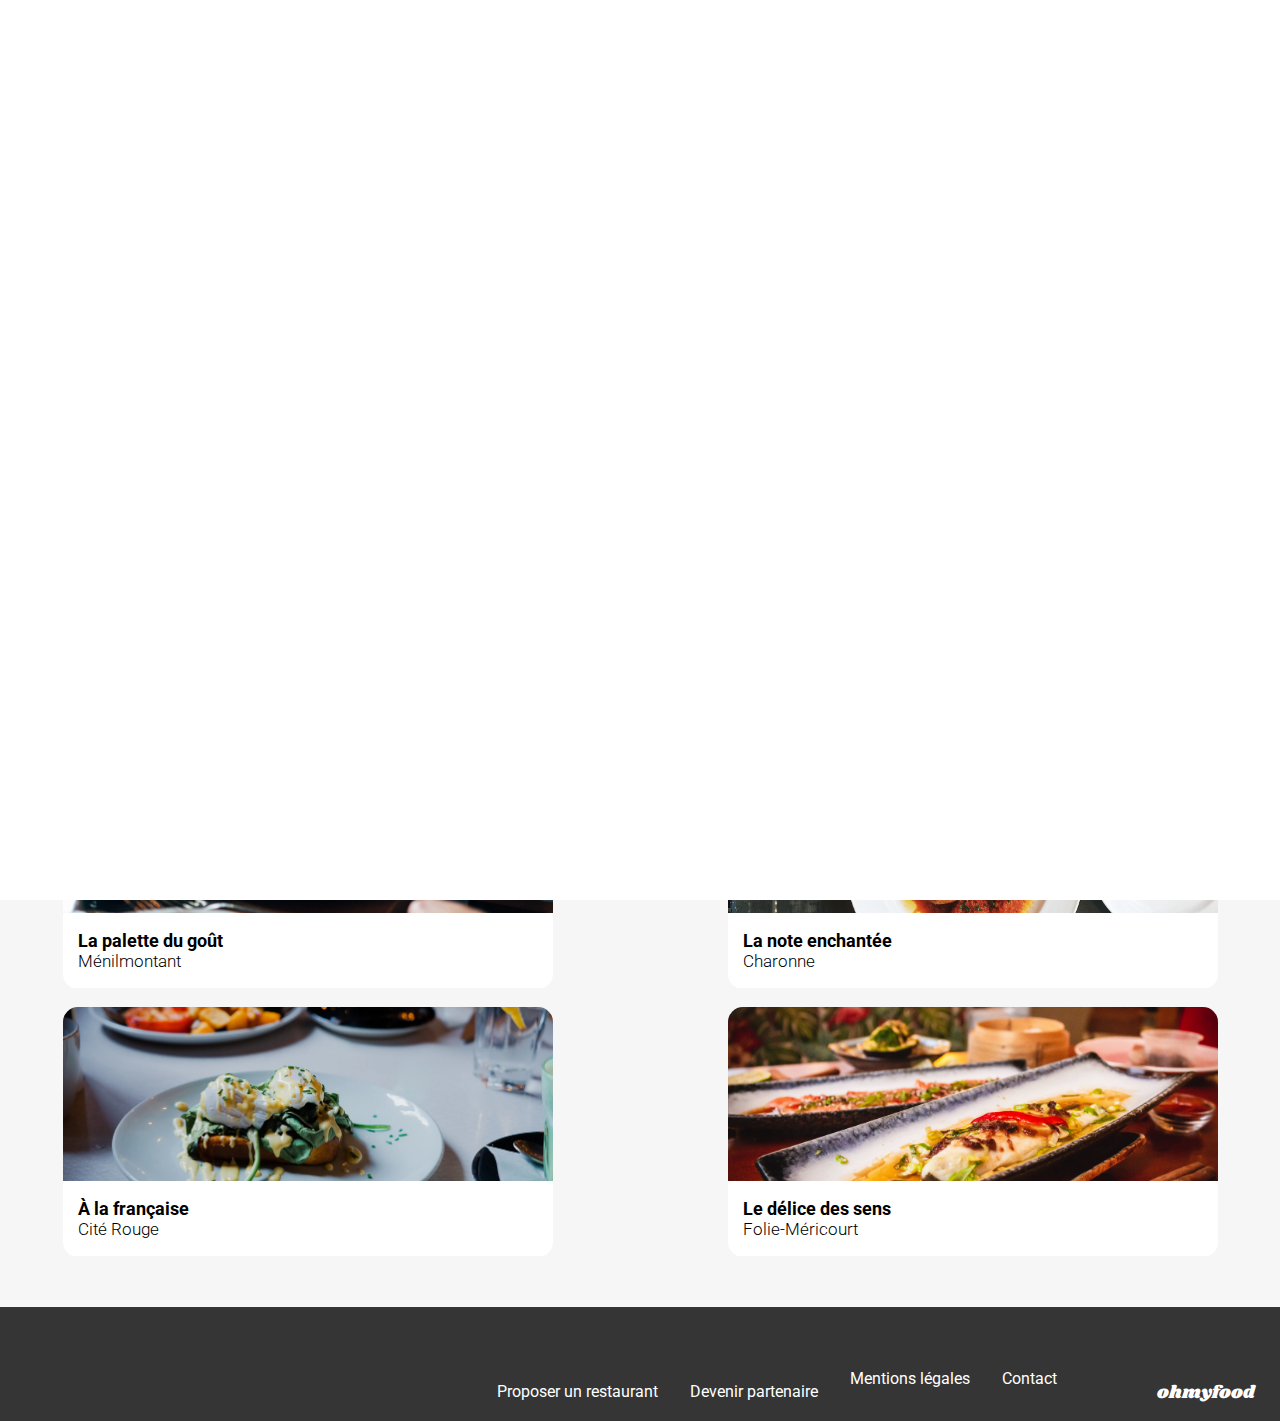
==== commit ee931d62: "Fix des alignements, changement de l'animation du coeur" ====
--- a/index.html
+++ b/index.html
@@ -12,7 +12,7 @@
 <body>
     <div class="loader"><i class="fas fa-burger loader_icon"></i></div>
     <header>
-        <h1>ohmyfood</h1>
+        <h2>ohmyfood</h2>
     </header>
     <main>
         <section class="hero">
@@ -20,9 +20,9 @@
                 <i class="fa-solid fa-location-dot"></i><input type="text" value="Paris, Belleville">
             </form>
             <div class="hero-align">
-                <h2 class="hero-title">
+                <h1 class="hero-title">
                     Réservez le menu qui vous convient
-                </h2>
+                </h1>
                 <p class="hero-subtitle">Découvrez des restaurants d'exception, sélectionnés par nos soins.</p>
                 <a href="#restaurant">
                     <div class="hero-btn">
@@ -60,74 +60,78 @@
             </div>
         </section>
         <section class="restaurant" id="restaurant">
-            <h2 class="restaurant_title">Restaurants</h2>
             <div class="restaurant-align">
-                <a href="./restaurants/menu-La-palette-du-gout.html">
-                    <article class="restaurant-card">
-                        <div class="restaurant-card_new">
-                            Nouveau
-                        </div>
-                        <img class="restaurant-card_img" src="./public/img/restaurants/jay-wennington-N_Y88TWmGwA-unsplash.webp" alt="Photo du restaurant La palette du goût">
-                        <div class="restaurant-card_desc">
-                            <div class="restaurant-card_desc_txt">
-                                <h2>La palette du goût</h2>
-                                <p>Ménilmontant</p>
+                <h2 class="restaurant_title">
+                    Restaurants
+                </h2>
+                <div class="restaurant-align_2">
+                    <a href="./restaurants/menu-La-palette-du-gout.html">
+                        <article class="restaurant-card">
+                            <div class="restaurant-card_new">
+                                Nouveau
                             </div>
-                            <div class="heart">
-                                <i class="fa-solid fa-heart"></i>
-                                <i class="fa-regular fa-heart"></i>
+                            <img class="restaurant-card_img" src="./public/img/restaurants/jay-wennington-N_Y88TWmGwA-unsplash.webp" alt="Photo du restaurant La palette du goût">
+                            <div class="restaurant-card_desc">
+                                <div class="restaurant-card_desc_txt">
+                                    <h2>La palette du goût</h2>
+                                    <p>Ménilmontant</p>
+                                </div>
+                                <div class="heart">
+                                    <i class="fa-solid fa-heart"></i>
+                                    <i class="fa-regular fa-heart"></i>
+                                </div>
                             </div>
-                        </div>
-                    </article>
-                </a>
-                <a href="./restaurants/menu-La-note-enchantee.html">
-                    <article class="restaurant-card">
-                        <div class="restaurant-card_new">
-                            Nouveau
-                        </div>
-                        <img class="restaurant-card_img" src="./public/img/restaurants/stil-u2Lp8tXIcjw-unsplash.webp" alt="Photo du restaurant La note enchantée">
-                        <div class="restaurant-card_desc">
-                            <div class="restaurant-card_desc_txt">
-                                <h2>La note enchantée</h2>
-                                <p>Charonne</p>
+                        </article>
+                    </a>
+                    <a href="./restaurants/menu-La-note-enchantee.html">
+                        <article class="restaurant-card">
+                            <div class="restaurant-card_new">
+                                Nouveau
                             </div>
-                            <div class="heart">
-                                <i class="fa-solid fa-heart"></i>
-                                <i class="fa-regular fa-heart"></i>
+                            <img class="restaurant-card_img" src="./public/img/restaurants/stil-u2Lp8tXIcjw-unsplash.webp" alt="Photo du restaurant La note enchantée">
+                            <div class="restaurant-card_desc">
+                                <div class="restaurant-card_desc_txt">
+                                    <h2>La note enchantée</h2>
+                                    <p>Charonne</p>
+                                </div>
+                                <div class="heart">
+                                    <i class="fa-solid fa-heart"></i>
+                                    <i class="fa-regular fa-heart"></i>
+                                </div>
                             </div>
-                        </div>
-                    </article>
-                </a>
-                <a href="./restaurants/menu-a-la-francaise.html">
-                    <article class="restaurant-card">
-                        <img class="restaurant-card_img" src="./public/img/restaurants/toa-heftiba-DQKerTsQwi0-unsplash.webp" alt="Photo du restaurant À la française">
-                        <div class="restaurant-card_desc">
-                            <div class="restaurant-card_desc_txt">
-                                <h2>À la française</h2>
-                                <p>Cité Rouge</p>
+                        </article>
+                    </a>
+                    <a href="./restaurants/menu-a-la-francaise.html">
+                        <article class="restaurant-card">
+                            <img class="restaurant-card_img" src="./public/img/restaurants/toa-heftiba-DQKerTsQwi0-unsplash.webp" alt="Photo du restaurant À la française">
+                            <div class="restaurant-card_desc">
+                                <div class="restaurant-card_desc_txt">
+                                    <h2>À la française</h2>
+                                    <p>Cité Rouge</p>
+                                </div>
+                                <div class="heart">
+                                    <i class="fa-solid fa-heart"></i>
+                                    <i class="fa-regular fa-heart"></i>
+                                </div>
                             </div>
-                            <div class="heart">
-                                <i class="fa-solid fa-heart"></i>
-                                <i class="fa-regular fa-heart"></i>
+                        </article>
+                    </a>
+                    <a href="./restaurants/menu-le-delice-des-sens.html">
+                        <article class="restaurant-card">
+                            <img class="restaurant-card_img" src="./public/img/restaurants/louis-hansel-shotsoflouis-qNBGVyOCY8Q-unsplash.webp" alt="Photo du restaurant Le délice des sens">
+                            <div class="restaurant-card_desc">
+                                <div class="restaurant-card_desc_txt">
+                                <h2>Le délice des sens</h2>
+                                <p>Folie-Méricourt</p>
+                                </div>
+                                <div class="heart">
+                                    <i class="fa-solid fa-heart"></i>
+                                    <i class="fa-regular fa-heart"></i>
+                                </div>
                             </div>
-                        </div>
-                    </article>
-                </a>
-                <a href="./restaurants/menu-le-delice-des-sens.html">
-                    <article class="restaurant-card">
-                        <img class="restaurant-card_img" src="./public/img/restaurants/louis-hansel-shotsoflouis-qNBGVyOCY8Q-unsplash.webp" alt="Photo du restaurant Le délice des sens">
-                        <div class="restaurant-card_desc">
-                            <div class="restaurant-card_desc_txt">
-                            <h2>Le délice des sens</h2>
-                            <p>Folie-Méricourt</p>
-                            </div>
-                            <div class="heart">
-                                <i class="fa-solid fa-heart"></i>
-                                <i class="fa-regular fa-heart"></i>
-                            </div>
-                        </div>
-                    </article>
-                </a>
+                        </article>
+                    </a>
+                </div>
             </div>
         </section>
     </main>
--- a/public/css/style.css
+++ b/public/css/style.css
@@ -14,11 +14,41 @@
   flex-direction: column;
 }
 
+main {
+  width: 100vw;
+  display: flex;
+  justify-content: center;
+  align-items: center;
+  flex-direction: column;
+}
+
 a {
   text-decoration: none;
   color: unset;
 }
 
+@keyframes bump {
+  0% {
+    transform: scale(1);
+  }
+  50% {
+    transform: scale(1.15);
+  }
+  100% {
+    transform: scale(1);
+  }
+}
+@keyframes bump-reverse {
+  0% {
+    transform: scale(1);
+  }
+  50% {
+    transform: scale(1.15);
+  }
+  100% {
+    transform: scale(1);
+  }
+}
 @keyframes spin {
   0% {
     transform: rotate(0deg);
@@ -53,6 +83,7 @@
   border-radius: 20px;
   width: 322px;
   height: 72px;
+  margin-top: 15px;
   display: flex;
   justify-content: center;
   align-items: center;
@@ -228,9 +259,12 @@
   user-select: none;
   cursor: pointer;
   font-size: 22px;
+  animation: bump-reverse 0.5s cubic-bezier(0.175, 0.885, 0.32, 1.275);
 }
 .heart .fa-solid {
   display: none;
+  position: inherit;
+  z-index: 1;
 }
 .heart .fa-regular {
   display: unset;
@@ -239,14 +273,14 @@
   background: linear-gradient(180deg, rgb(147, 86, 220) 0%, rgb(255, 121, 218) 100%);
   background-clip: text;
   color: transparent;
-  animation: bump 1s cubic-bezier(0.175, 0.885, 0.32, 1.275);
+  animation: bump 0.5s cubic-bezier(0.175, 0.885, 0.32, 1.275);
   cursor: pointer;
+}
+.heart:hover .fa-solid {
+  display: unset;
 }
 .heart:hover .fa-regular {
   display: none;
-}
-.heart:hover .fa-solid {
-  display: unset;
 }
 
 .loader {
@@ -272,7 +306,7 @@
 footer {
   bottom: 0;
   height: 186px;
-  width: 100%;
+  width: 100vw;
   color: white;
   background-color: #353535;
   display: flex;
@@ -308,8 +342,10 @@
   height: 63px;
   width: 100vw;
   box-shadow: 0px 2px 4px 0px rgba(0, 0, 0, 0.1490196078);
-}
-header h1 {
+  position: inherit;
+  z-index: 2;
+}
+header h2 {
   font-family: Shrikhand;
   font-weight: 400;
   font-size: 30px;
@@ -337,6 +373,9 @@
   height: 50px;
   width: 100%;
   background-color: #EAEAEA;
+  position: inherit;
+  z-index: 1;
+  box-shadow: 0px 2px 4px 0px rgba(0, 0, 0, 0.1490196078);
 }
 .hero-loc i {
   height: 16px;
@@ -413,7 +452,7 @@
   font-weight: bold;
   text-align: left;
 }
-.restaurant-align {
+.restaurant-align_2 {
   display: flex;
   justify-content: space-between;
   align-items: center;
@@ -477,6 +516,7 @@
   }
   .hero {
     height: 280px;
+    width: inherit;
   }
   .hero-align {
     gap: 18px;
@@ -504,11 +544,14 @@
   }
   .tutorial {
     flex-direction: column;
-    padding: 50px 180px 50px 180px;
-    width: 75%;
+    padding: 50px 0px 50px 0px;
+    max-width: 1155px;
+  }
+  .tutorial-card {
+    width: 322px;
   }
   .tutorial-title {
-    margin: 0px 0px 25px 0px;
+    margin-left: 0;
     width: 100%;
     font-weight: bold;
     text-align: left;
@@ -529,20 +572,31 @@
     align-items: center;
     flex-direction: row;
     flex-wrap: wrap;
-    width: 80%;
-    padding: 50px 180px 50px 180px;
+    width: 100%;
+    padding: 50px 0px 50px 0px;
   }
   .restaurant_title {
     width: 100%;
-    margin-left: 35px;
-  }
-  .restaurant-align {
+    text-align: left;
+    margin-left: 0;
+  }
+  .restaurant_align {
     display: flex;
-    justify-content: space-around;
+    justify-content: space-between;
     align-items: center;
     flex-direction: row;
     flex-wrap: wrap;
-    width: 1400px;
+    margin-left: 50px;
+    max-width: 1155px;
+    padding-bottom: 0px;
+  }
+  .restaurant-align_2 {
+    display: flex;
+    justify-content: space-between;
+    align-items: center;
+    flex-direction: row;
+    flex-wrap: wrap;
+    max-width: 1155px;
     padding-bottom: 0px;
   }
   .restaurant-card {
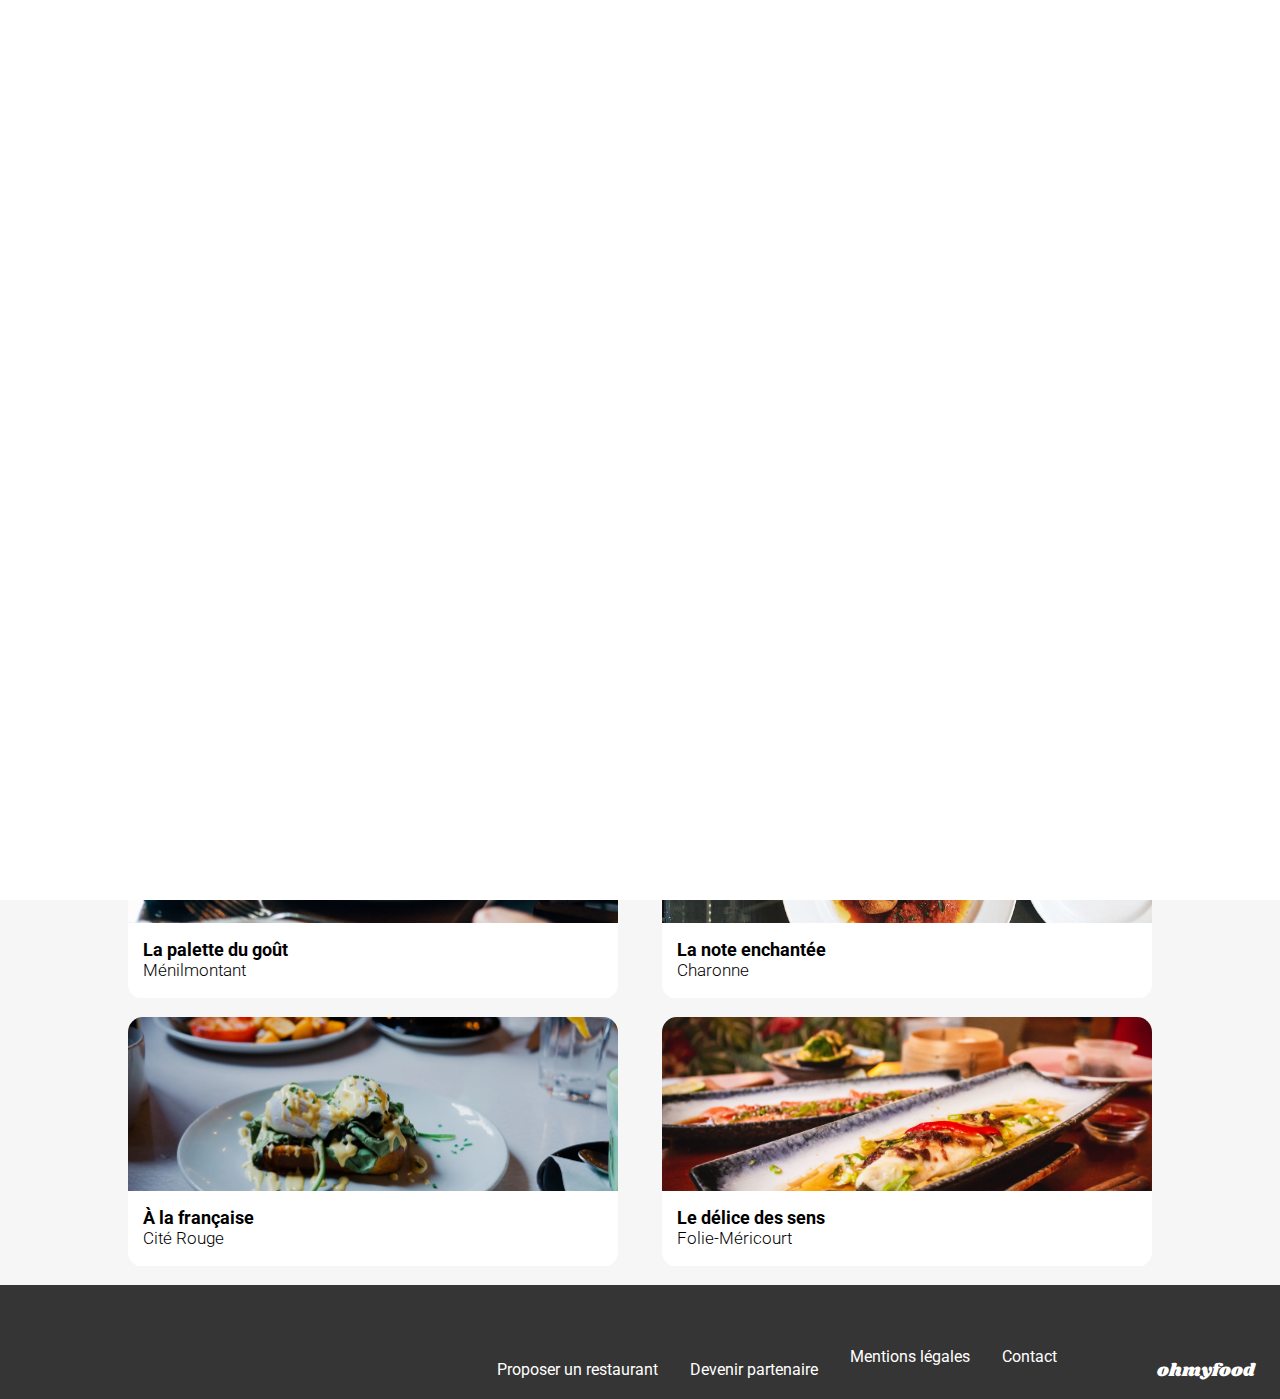
==== commit 2d4d7707: "Hiérarchisation des titres, fix du scroll horizontal, fix du responsive des éléments, Ajout de délai" ====
--- a/index.html
+++ b/index.html
@@ -4,9 +4,9 @@
     <meta charset="UTF-8">
     <meta http-equiv="X-UA-Compatible" content="IE=edge">
     <meta name="viewport" content="width=device-width, initial-scale=1.0">
-    <link rel="stylesheet" href="./public/css/style.css">
+    <link rel="stylesheet" href="./assets/css/style.css">
     <link rel="stylesheet" href="https://cdnjs.cloudflare.com/ajax/libs/font-awesome/6.2.1/css/all.min.css" integrity="sha512-MV7K8+y+gLIBoVD59lQIYicR65iaqukzvf/nwasF0nqhPay5w/9lJmVM2hMDcnK1OnMGCdVK+iQrJ7lzPJQd1w==" crossorigin="anonymous" referrerpolicy="no-referrer">
-    <link rel="shortcut icon" href="./public/img/logo/favicon.webp" type="image/x-icon">
+    <link rel="shortcut icon" href="./assets/img/logo/favicon.webp" type="image/x-icon">
     <title>OhMyFood</title>
 </head>
 <body>
@@ -41,21 +41,21 @@
                         1
                     </div>
                     <i class="fa-solid fa-mobile-screen-button"></i>
-                    <h2 class="tutorial-card_title">Choisissez un restaurant</h2>
+                    <h3 class="tutorial-card_title">Choisissez un restaurant</h3>
                 </div>
                 <div class="tutorial-card">
                     <div class="tutorial-card_num">
                         2
                     </div>
                     <i class="fa-solid fa-list-ul"></i>
-                    <h2 class="tutorial-card_title">Composez votre menu</h2>
+                    <h3 class="tutorial-card_title">Composez votre menu</h3>
                 </div>
                 <div class="tutorial-card">
                     <div class="tutorial-card_num">
                         3
                     </div>
                     <i class="fa-solid fa-store"></i>
-                    <h2 class="tutorial-card_title">Dégustez au restaurant</h2>
+                    <h3 class="tutorial-card_title">Dégustez au restaurant</h3>
                 </div>
             </div>
         </section>
@@ -70,10 +70,10 @@
                             <div class="restaurant-card_new">
                                 Nouveau
                             </div>
-                            <img class="restaurant-card_img" src="./public/img/restaurants/jay-wennington-N_Y88TWmGwA-unsplash.webp" alt="Photo du restaurant La palette du goût">
+                            <img class="restaurant-card_img" src="./assets/img/restaurants/jay-wennington-N_Y88TWmGwA-unsplash.webp" alt="Photo du restaurant La palette du goût">
                             <div class="restaurant-card_desc">
                                 <div class="restaurant-card_desc_txt">
-                                    <h2>La palette du goût</h2>
+                                    <h3>La palette du goût</h3>
                                     <p>Ménilmontant</p>
                                 </div>
                                 <div class="heart">
@@ -88,10 +88,10 @@
                             <div class="restaurant-card_new">
                                 Nouveau
                             </div>
-                            <img class="restaurant-card_img" src="./public/img/restaurants/stil-u2Lp8tXIcjw-unsplash.webp" alt="Photo du restaurant La note enchantée">
+                            <img class="restaurant-card_img" src="./assets/img/restaurants/stil-u2Lp8tXIcjw-unsplash.webp" alt="Photo du restaurant La note enchantée">
                             <div class="restaurant-card_desc">
                                 <div class="restaurant-card_desc_txt">
-                                    <h2>La note enchantée</h2>
+                                    <h3>La note enchantée</h3>
                                     <p>Charonne</p>
                                 </div>
                                 <div class="heart">
@@ -103,10 +103,10 @@
                     </a>
                     <a href="./restaurants/menu-a-la-francaise.html">
                         <article class="restaurant-card">
-                            <img class="restaurant-card_img" src="./public/img/restaurants/toa-heftiba-DQKerTsQwi0-unsplash.webp" alt="Photo du restaurant À la française">
+                            <img class="restaurant-card_img" src="./assets/img/restaurants/toa-heftiba-DQKerTsQwi0-unsplash.webp" alt="Photo du restaurant À la française">
                             <div class="restaurant-card_desc">
                                 <div class="restaurant-card_desc_txt">
-                                    <h2>À la française</h2>
+                                    <h3>À la française</h3>
                                     <p>Cité Rouge</p>
                                 </div>
                                 <div class="heart">
@@ -118,10 +118,10 @@
                     </a>
                     <a href="./restaurants/menu-le-delice-des-sens.html">
                         <article class="restaurant-card">
-                            <img class="restaurant-card_img" src="./public/img/restaurants/louis-hansel-shotsoflouis-qNBGVyOCY8Q-unsplash.webp" alt="Photo du restaurant Le délice des sens">
+                            <img class="restaurant-card_img" src="./assets/img/restaurants/louis-hansel-shotsoflouis-qNBGVyOCY8Q-unsplash.webp" alt="Photo du restaurant Le délice des sens">
                             <div class="restaurant-card_desc">
                                 <div class="restaurant-card_desc_txt">
-                                <h2>Le délice des sens</h2>
+                                <h3>Le délice des sens</h3>
                                 <p>Folie-Méricourt</p>
                                 </div>
                                 <div class="heart">
--- a/assets/css/style.css
+++ b/assets/css/style.css
@@ -0,0 +1,681 @@
+/* Base */
+@import url("https://fonts.googleapis.com/css2?family=Roboto:ital,wght@0,100;0,300;0,400;0,500;0,700;0,900;1,100;1,300;1,400;1,500;1,700;1,900&family=Shrikhand&display=swap");
+html {
+  scroll-behavior: smooth;
+}
+
+body {
+  margin: 0;
+  padding: 0;
+  font-family: Roboto;
+  display: flex;
+  justify-content: center;
+  align-items: center;
+  flex-direction: column;
+}
+
+div {
+  box-sizing: border-box;
+}
+
+main {
+  width: 100%;
+  display: flex;
+  justify-content: center;
+  align-items: center;
+  flex-direction: column;
+}
+
+a {
+  text-decoration: none;
+  color: unset;
+}
+
+@keyframes bump {
+  0% {
+    transform: scale(1);
+  }
+  50% {
+    transform: scale(1.15);
+  }
+  100% {
+    transform: scale(1);
+  }
+}
+@keyframes bump-reverse {
+  0% {
+    transform: scale(1);
+  }
+  50% {
+    transform: scale(1.15);
+  }
+  100% {
+    transform: scale(1);
+  }
+}
+@keyframes spin {
+  0% {
+    transform: rotate(0deg);
+  }
+  100% {
+    transform: rotate(360deg);
+  }
+}
+@keyframes fadeOut {
+  0% {
+    opacity: 1;
+  }
+  100% {
+    opacity: 0;
+    visibility: hidden;
+  }
+}
+@keyframes box-flowdown {
+  0% {
+    transform: translateY(25%);
+    opacity: 0;
+  }
+  100% {
+    transform: translateY(0%);
+    opacity: 1;
+  }
+}
+/* Components */
+.tutorial-card {
+  background: #F6F6F6;
+  box-shadow: 0px 4px 15px 0px rgba(0, 0, 0, 0.1490196078);
+  border-radius: 20px;
+  width: 100%;
+  height: 72px;
+  margin-top: 15px;
+  display: flex;
+  justify-content: center;
+  align-items: center;
+  flex-direction: row;
+  position: relative;
+}
+.tutorial-card_num {
+  position: absolute;
+  left: -10px;
+  display: flex;
+  justify-content: center;
+  align-items: center;
+  background: #9356DC;
+  color: white;
+  height: 24px;
+  width: 24px;
+  border-radius: 24px;
+}
+.tutorial-card_title {
+  font-size: 16px;
+  font-weight: 500;
+  text-align: left;
+}
+.tutorial-card i {
+  position: absolute;
+  font-size: 18px;
+  margin-left: -200px;
+}
+
+.restaurant-card {
+  overflow: hidden;
+  border-radius: 15px;
+  height: 250px;
+  margin-bottom: 18px;
+  width: 100%;
+}
+.restaurant-card_new {
+  display: flex;
+  justify-content: center;
+  align-items: center;
+  position: absolute;
+  right: 10px;
+  top: 10px;
+  height: 29px;
+  width: 80px;
+  background-color: #99E2D0;
+  color: #008766;
+  border-radius: 2px;
+  box-shadow: 0px 2px 4px 0px rgba(0, 0, 0, 0.1490196078);
+}
+.restaurant-card_img {
+  width: 100%;
+  height: 174px;
+  object-fit: cover;
+}
+.restaurant-card_desc {
+  margin-top: -5px;
+  height: 76px;
+  background-color: white;
+  display: flex;
+  justify-content: space-between;
+  align-items: center;
+  flex-direction: row;
+  padding: 0px 25px 0px 15px;
+}
+.restaurant-card_desc h3 {
+  margin: 0;
+  font-size: 18px;
+  font-weight: bold;
+}
+.restaurant-card_desc p {
+  margin: 0;
+  font-size: 17px;
+  font-weight: 300;
+}
+
+.menu-container_card {
+  margin: 10px;
+  display: flex;
+  justify-content: space-between;
+  align-items: center;
+  flex-direction: row;
+  width: 349px;
+  height: 69px;
+  border-radius: 15px;
+  overflow: hidden;
+  background-color: white;
+  animation: box-flowdown 0.5s linear forwards;
+  opacity: 0;
+}
+.menu-container_card_desc {
+  transition: min-width 0.2s linear;
+  min-width: 290px;
+  margin-left: 10px;
+  height: 100%;
+  display: flex;
+  align-items: flex-start;
+  justify-content: center;
+  flex-direction: column;
+}
+.menu-container_card_desc h3 {
+  width: 100%;
+  display: block;
+  font-size: 18px;
+  margin: 0px;
+  overflow: hidden;
+  text-overflow: ellipsis;
+  white-space: nowrap;
+}
+.menu-container_card_desc p {
+  width: 100%;
+  display: block;
+  font-size: 15px;
+  margin: 0px;
+  overflow: hidden;
+  text-overflow: ellipsis;
+  white-space: nowrap;
+}
+.menu-container_card_price {
+  transform: translateX(8px);
+  transition: transform 0.2s linear;
+  height: 100%;
+  display: flex;
+  align-items: flex-end;
+  justify-content: space-between;
+  flex-direction: row;
+}
+.menu-container_card_price h4 {
+  font-size: 15px;
+  margin: 0px;
+  margin-right: 20px;
+  margin-bottom: 15px;
+}
+.menu-container_card_price_check {
+  display: flex;
+  justify-content: center;
+  align-items: center;
+  width: 59px;
+  height: 69px;
+  background-color: #99E2D0;
+}
+.menu-container_card_price_check i {
+  font-size: 20px;
+  color: white;
+}
+.menu-container_card:hover .menu-container_card_price {
+  transform: translateX(0px);
+  transition: transform 0.2s linear;
+}
+.menu-container_card:hover .menu-container_card_desc {
+  transition: min-width 0.2s linear;
+  min-width: 238px;
+}
+
+.hero-btn {
+  display: flex;
+  justify-content: center;
+  align-items: center;
+  border-radius: 50px;
+  width: 218px;
+  height: 50px;
+  color: white;
+  font-size: 16px;
+  font-weight: 500;
+  background: linear-gradient(0deg, rgb(147, 86, 220) 0%, rgb(255, 121, 218) 100%);
+  box-shadow: 0px 4px 10px 0px rgba(0, 0, 0, 0.2509803922);
+  transition: all 0.5s ease;
+}
+.hero-btn:hover {
+  filter: opacity(0.85);
+  box-shadow: 0px 4px 15px 0px rgba(0, 0, 0, 0.3764705882);
+}
+
+.heart {
+  display: inline-block;
+  user-select: none;
+  cursor: pointer;
+  font-size: 22px;
+  animation: bump-reverse 0.5s cubic-bezier(0.175, 0.885, 0.32, 1.275);
+}
+.heart .fa-solid {
+  display: none;
+  position: inherit;
+  z-index: 1;
+}
+.heart .fa-regular {
+  display: unset;
+}
+.heart:hover {
+  background: linear-gradient(180deg, rgb(147, 86, 220) 0%, rgb(255, 121, 218) 100%);
+  background-clip: text;
+  color: transparent;
+  animation: bump 0.5s cubic-bezier(0.175, 0.885, 0.32, 1.275);
+  cursor: pointer;
+}
+.heart:hover .fa-solid {
+  display: unset;
+}
+.heart:hover .fa-regular {
+  display: none;
+}
+
+.loader {
+  display: flex;
+  justify-content: center;
+  align-items: center;
+  height: 100vh;
+  width: 100%;
+  background-color: rgb(255, 255, 255);
+  position: fixed;
+  top: 0;
+  left: 0;
+  z-index: 1000;
+  animation: fadeOut 1.5s linear forwards;
+}
+.loader_icon {
+  font-size: 5rem;
+  color: #9356DC;
+  animation: spin 1s infinite;
+}
+
+/* Layout */
+footer {
+  bottom: 0;
+  height: 186px;
+  width: 100%;
+  color: white;
+  background-color: #353535;
+  display: flex;
+  align-items: flex-start;
+  justify-content: center;
+  flex-direction: column;
+}
+footer i {
+  display: flex;
+  justify-content: center;
+  align-items: center;
+  height: 13px;
+  width: 13px;
+  margin-right: 15px;
+}
+footer h1 {
+  margin: 0;
+  font-family: Shrikhand;
+  font-size: 18px;
+  font-weight: 400;
+  margin: 15px 0px 15px 25px;
+}
+footer h2 {
+  font-size: 16px;
+  margin: 5px 0px 5px 25px;
+  font-weight: 400;
+}
+
+header {
+  display: flex;
+  justify-content: center;
+  align-items: center;
+  height: 63px;
+  width: 100%;
+  box-shadow: 0px 2px 4px 0px rgba(0, 0, 0, 0.1490196078);
+  position: inherit;
+  z-index: 2;
+}
+header h2 {
+  font-family: Shrikhand;
+  font-weight: 400;
+  font-size: 30px;
+}
+
+.back-arrow {
+  position: absolute;
+  font-size: 1.5em;
+  left: 25px;
+}
+
+/* Pages */
+.hero {
+  display: flex;
+  justify-content: flex-start;
+  align-items: center;
+  flex-direction: column;
+  height: 335px;
+  width: 100%;
+}
+.hero-loc {
+  display: flex;
+  justify-content: center;
+  align-items: center;
+  height: 50px;
+  width: 100%;
+  background-color: #EAEAEA;
+  position: inherit;
+  z-index: 1;
+  box-shadow: 0px 2px 4px 0px rgba(0, 0, 0, 0.1490196078);
+}
+.hero-loc i {
+  height: 16px;
+}
+.hero-loc input {
+  width: 120px;
+  text-align: center;
+  border: none;
+  background: none;
+  font-size: 16px;
+  font-weight: 500;
+}
+.hero-loc input:focus {
+  border: none;
+}
+.hero-align {
+  height: 285px;
+  width: 100%;
+  background-color: #F6F6F6;
+  display: flex;
+  justify-content: center;
+  align-items: center;
+  flex-direction: column;
+}
+.hero-title {
+  text-align: center;
+  font-size: 24px;
+  font-weight: bold;
+  width: 275px;
+  margin-top: -20px;
+}
+.hero-subtitle {
+  margin-top: 0px;
+  text-align: center;
+  font-size: 18px;
+  font-weight: 300;
+  width: 315px;
+}
+
+.tutorial {
+  width: 80%;
+  padding-top: 50px;
+  flex-direction: column;
+}
+.tutorial-title {
+  font-size: 24px;
+  font-weight: bold;
+  text-align: left;
+}
+.tutorial-align {
+  display: flex;
+  justify-content: space-between;
+  align-items: center;
+  flex-direction: column;
+  height: 260px;
+  padding-bottom: 50px;
+}
+.tutorial .fa-store {
+  color: #9356DC;
+}
+.tutorial .fa-list-ul, .tutorial .fa-mobile-screen-button {
+  color: #7E7E7E;
+}
+
+.restaurant {
+  display: flex;
+  justify-content: center;
+  align-items: center;
+  box-sizing: border-box;
+  width: 100%;
+  padding-top: 50px;
+  background: #F6F6F6;
+}
+.restaurant_title {
+  font-size: 24px;
+  font-weight: bold;
+  text-align: left;
+}
+.restaurant-align {
+  width: 80%;
+}
+.restaurant-align_2 {
+  display: flex;
+  justify-content: space-between;
+  align-items: center;
+  flex-direction: column;
+  padding-bottom: 50px;
+}
+.restaurant-align_2 a {
+  position: relative;
+  width: 100%;
+}
+
+.menu {
+  width: 100%;
+  margin-top: -55px;
+  border-radius: 40px 40px 0px 0px;
+  background: #F6F6F6;
+  display: flex;
+  justify-content: center;
+  align-items: center;
+  flex-direction: column;
+}
+.menu-title {
+  display: flex;
+  justify-content: space-around;
+  align-items: center;
+  width: 100%;
+  padding-top: 40px;
+}
+.menu-title .heart {
+  position: unset;
+  margin-left: unset;
+}
+.menu-title_name {
+  font-family: Shrikhand;
+  font-size: 28px;
+  font-weight: 300;
+  margin: 0px;
+}
+.menu_img {
+  width: 100%;
+  height: 275px;
+  object-fit: cover;
+  position: relative;
+  z-index: -1;
+}
+.menu-container_title {
+  font-size: 16px;
+  font-weight: 300;
+  margin-left: 10px;
+  width: 40px;
+  border-bottom: #99E2D0 solid 3px;
+}
+.menu-container_card:nth-child(3) {
+  animation-delay: 200ms;
+}
+.menu-container_card:nth-child(4) {
+  animation-delay: 400ms;
+}
+.menu-container_card:nth-child(5) {
+  animation-delay: 600ms;
+}
+.menu a {
+  margin: 20px 0px 30px 0px;
+}
+
+/* Responsive */
+@media (min-width: 1024px) {
+  header {
+    height: 96px;
+  }
+  header h1 {
+    font-size: 34px;
+  }
+  .hero {
+    height: 280px;
+    width: 100%;
+  }
+  .hero-align {
+    gap: 18px;
+    width: 100%;
+    background-color: #F6F6F6;
+    display: flex;
+    justify-content: center;
+    align-items: center;
+    flex-direction: column;
+  }
+  .hero-title {
+    font-size: 40px;
+    margin: 0;
+    margin-bottom: 15px;
+    width: auto;
+    font-weight: bold;
+  }
+  .hero-subtitle {
+    margin: 0;
+    width: auto;
+    margin-bottom: 15px;
+  }
+  .hero-btn {
+    margin-bottom: 15px;
+  }
+  .tutorial {
+    flex-direction: column;
+    padding: 50px 0px 50px 0px;
+    max-width: 1440px;
+  }
+  .tutorial-card {
+    width: 30%;
+    max-width: 322px;
+  }
+  .tutorial-title {
+    margin-left: 0;
+    width: 100%;
+    font-weight: bold;
+    text-align: left;
+  }
+  .tutorial-align {
+    display: flex;
+    justify-content: space-between;
+    align-items: center;
+    flex-direction: row;
+    width: 100%;
+    height: auto;
+    padding-bottom: 0px;
+  }
+  .restaurant {
+    display: flex;
+    justify-content: center;
+    align-items: center;
+    flex-direction: row;
+    flex-wrap: wrap;
+    box-sizing: border-box;
+  }
+  .restaurant_title {
+    width: 100%;
+    text-align: left;
+    margin-left: 0;
+  }
+  .restaurant-align {
+    display: flex;
+    justify-content: space-between;
+    align-items: center;
+    flex-direction: row;
+    flex-wrap: wrap;
+    padding-bottom: 0px;
+    width: 80%;
+    max-width: 1440px;
+  }
+  .restaurant-align_2 {
+    display: flex;
+    justify-content: space-between;
+    align-items: center;
+    flex-direction: row;
+    flex-wrap: wrap;
+    padding-bottom: 0px;
+    width: 100%;
+  }
+  .restaurant-align_2 a {
+    width: 50%;
+    max-width: 490px;
+    position: relative;
+  }
+  .restaurant-card {
+    width: 100%;
+  }
+  .restaurant-card_new {
+    right: 10px;
+    top: 10px;
+  }
+  .restaurant-card_img {
+    width: 100%;
+  }
+  .restaurant-card_desc_heart {
+    margin-left: 440px;
+  }
+  .menu {
+    width: 100%;
+    max-width: 1055px;
+  }
+  .menu-title {
+    width: 350px;
+  }
+  .menu_img {
+    height: 383px;
+  }
+  .menu-container_card {
+    width: 634px;
+  }
+  .menu-container_card_price {
+    transform: translateX(59px);
+  }
+  footer {
+    height: 114px;
+    align-items: flex-end;
+    justify-content: flex-start;
+    flex-direction: row-reverse;
+  }
+  footer div {
+    display: flex;
+    align-items: flex-start;
+    justify-content: center;
+    flex-direction: row;
+    gap: 7px;
+  }
+  footer h1 {
+    margin: 0;
+    margin: 15px 25px 15px 100px;
+  }
+  footer h2 {
+    margin-bottom: 20px;
+  }
+}
+
+/*# sourceMappingURL=style.css.map */
